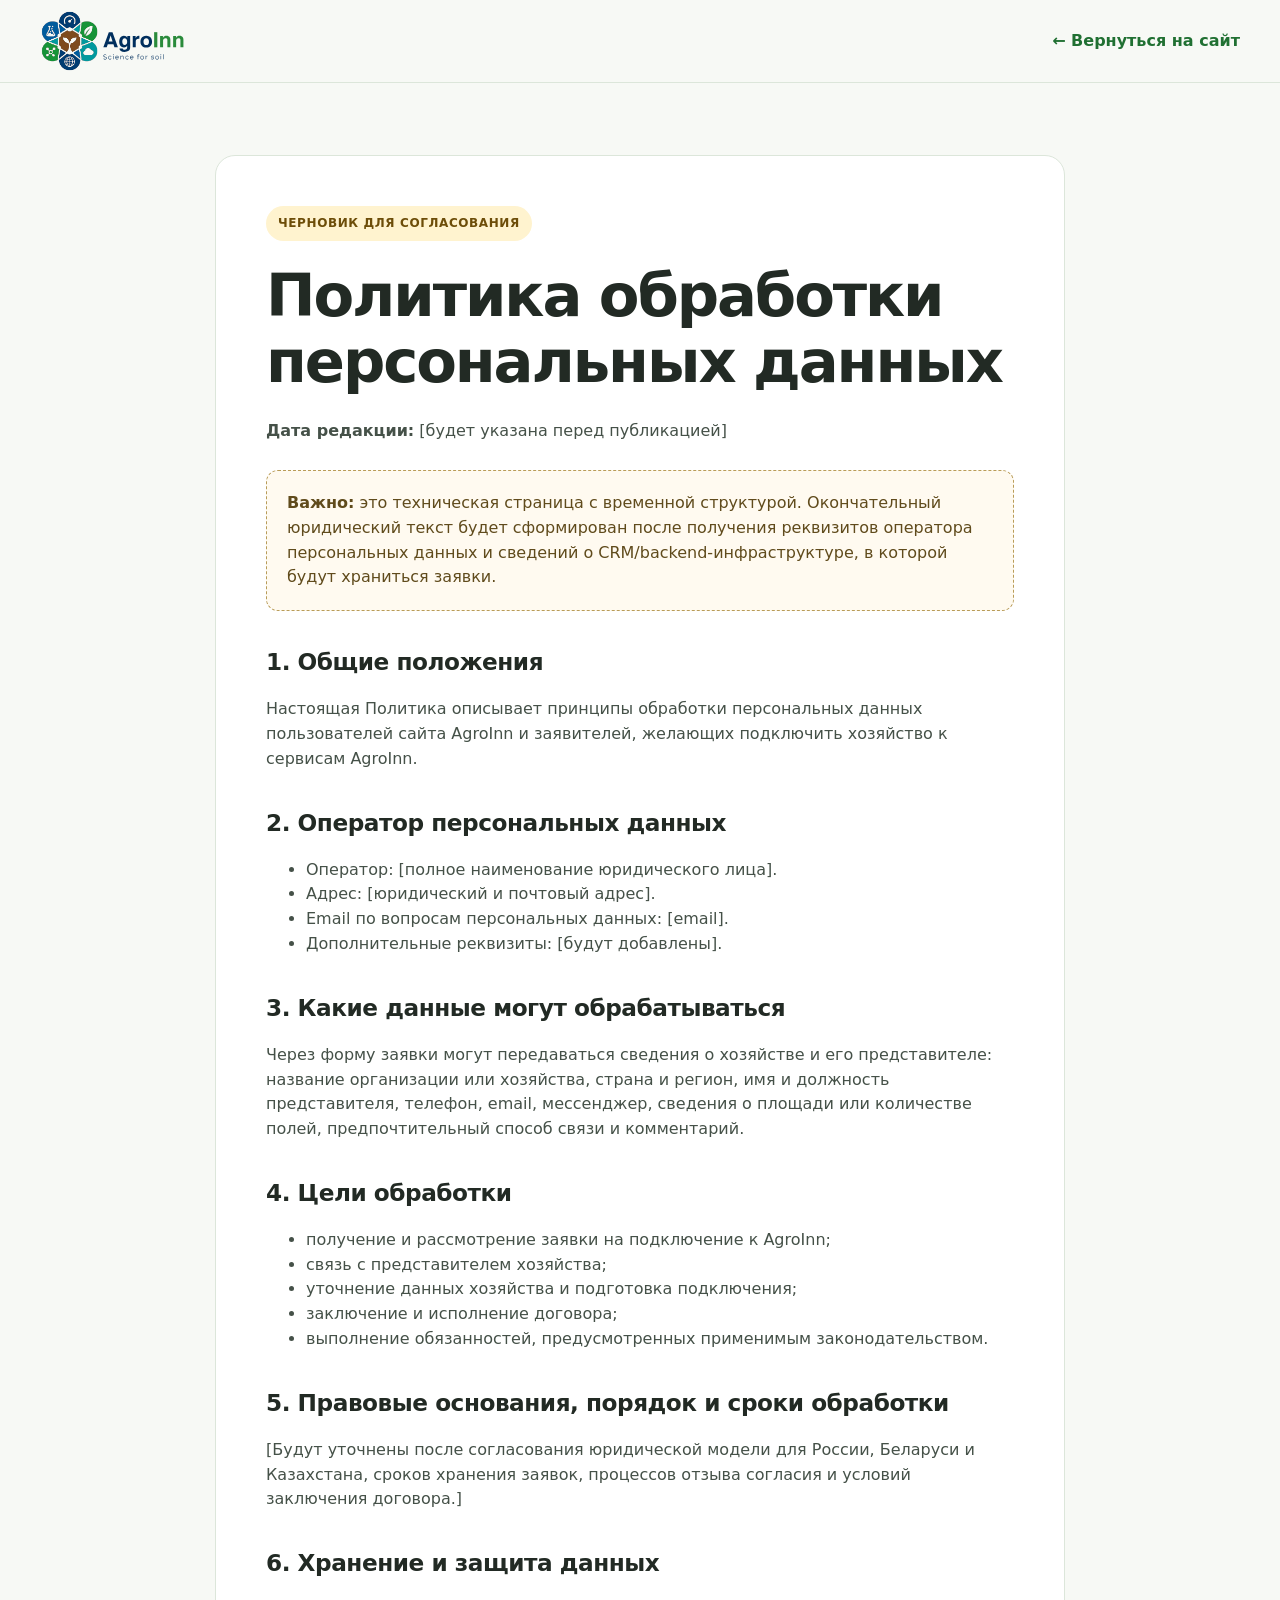
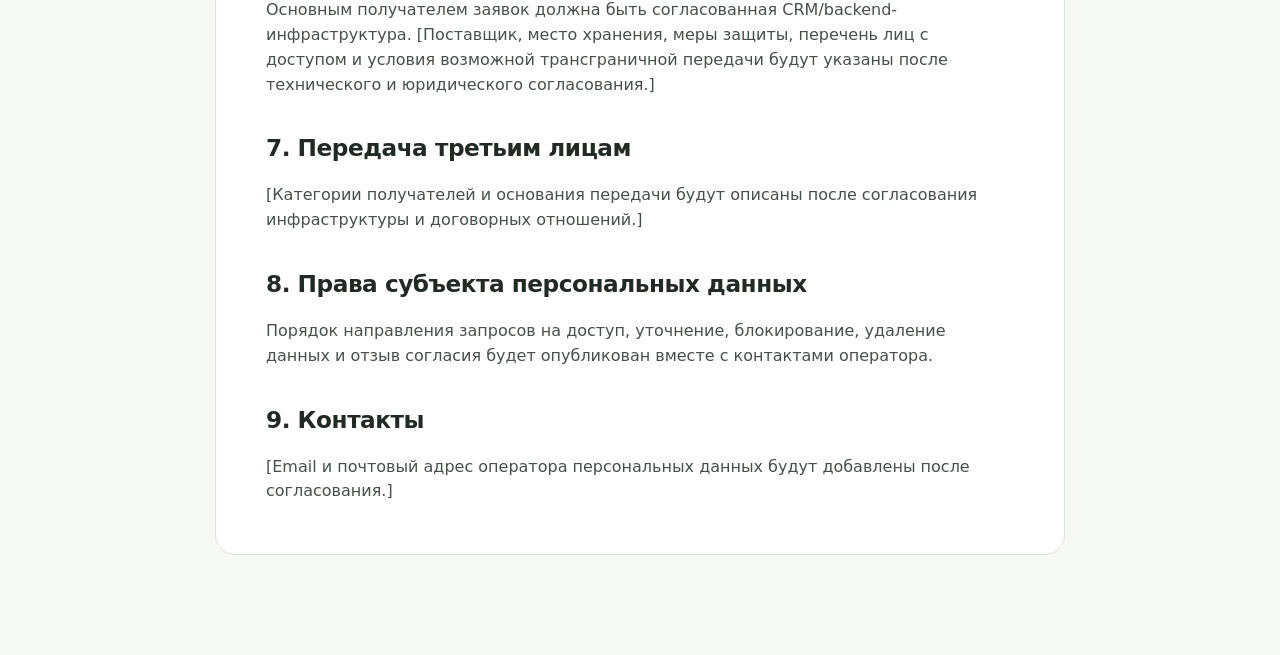
==== privacy/index.html @ 87498b91 "Redesign site for free AgroInn connection" ====
<!doctype html>
<html lang="ru">
<head>
  <meta charset="utf-8">
  <meta name="viewport" content="width=device-width, initial-scale=1">
  <title>Политика обработки персональных данных — AgroInn</title>
  <meta name="description" content="Политика обработки персональных данных AgroInn.">
  <meta name="theme-color" content="#f7f9f5">
  <link rel="icon" href="/assets/images/agroinn-logo.svg" type="image/svg+xml">
  <link rel="stylesheet" href="/assets/css/styles.css">
</head>
<body>
  <header class="legal-header">
    <div class="container header-inner">
      <a class="brand" href="/" aria-label="AgroInn — на главную"><img src="/assets/images/agroinn-logo.svg" width="185" height="80" alt="AgroInn"></a>
      <a class="legal-back" href="/">← Вернуться на сайт</a>
    </div>
  </header>

  <main class="legal-page">
    <article class="container legal-document">
      <span class="draft-badge">Черновик для согласования</span>
      <h1>Политика обработки персональных данных</h1>
      <p><strong>Дата редакции:</strong> [будет указана перед публикацией]</p>

      <div class="placeholder-box"><strong>Важно:</strong> это техническая страница с временной структурой. Окончательный юридический текст будет сформирован после получения реквизитов оператора персональных данных и сведений о CRM/backend-инфраструктуре, в которой будут храниться заявки.</div>

      <h2>1. Общие положения</h2>
      <p>Настоящая Политика описывает принципы обработки персональных данных пользователей сайта AgroInn и заявителей, желающих подключить хозяйство к сервисам AgroInn.</p>

      <h2>2. Оператор персональных данных</h2>
      <ul>
        <li>Оператор: [полное наименование юридического лица].</li>
        <li>Адрес: [юридический и почтовый адрес].</li>
        <li>Email по вопросам персональных данных: [email].</li>
        <li>Дополнительные реквизиты: [будут добавлены].</li>
      </ul>

      <h2>3. Какие данные могут обрабатываться</h2>
      <p>Через форму заявки могут передаваться сведения о хозяйстве и его представителе: название организации или хозяйства, страна и регион, имя и должность представителя, телефон, email, мессенджер, сведения о площади или количестве полей, предпочтительный способ связи и комментарий.</p>

      <h2>4. Цели обработки</h2>
      <ul>
        <li>получение и рассмотрение заявки на подключение к AgroInn;</li>
        <li>связь с представителем хозяйства;</li>
        <li>уточнение данных хозяйства и подготовка подключения;</li>
        <li>заключение и исполнение договора;</li>
        <li>выполнение обязанностей, предусмотренных применимым законодательством.</li>
      </ul>

      <h2>5. Правовые основания, порядок и сроки обработки</h2>
      <p>[Будут уточнены после согласования юридической модели для России, Беларуси и Казахстана, сроков хранения заявок, процессов отзыва согласия и условий заключения договора.]</p>

      <h2>6. Хранение и защита данных</h2>
      <p>Основным получателем заявок должна быть согласованная CRM/backend-инфраструктура. [Поставщик, место хранения, меры защиты, перечень лиц с доступом и условия возможной трансграничной передачи будут указаны после технического и юридического согласования.]</p>

      <h2>7. Передача третьим лицам</h2>
      <p>[Категории получателей и основания передачи будут описаны после согласования инфраструктуры и договорных отношений.]</p>

      <h2>8. Права субъекта персональных данных</h2>
      <p>Порядок направления запросов на доступ, уточнение, блокирование, удаление данных и отзыв согласия будет опубликован вместе с контактами оператора.</p>

      <h2>9. Контакты</h2>
      <p>[Email и почтовый адрес оператора персональных данных будут добавлены после согласования.]</p>
    </article>
  </main>
</body>
</html>
---- assets/css/styles.css ----
:root {
  --bg: #f7f9f5;
  --surface: #ffffff;
  --surface-soft: #eef5eb;
  --surface-violet: #f5f1fb;
  --text: #222a24;
  --muted: #657068;
  --green: #2f9142;
  --green-dark: #207032;
  --green-deep: #165525;
  --navy: #123c68;
  --violet: #60439a;
  --border: #dce6da;
  --border-strong: #c8d8c5;
  --shadow: 0 18px 48px rgba(42, 65, 43, 0.09);
  --radius-lg: 28px;
  --radius-md: 20px;
  --radius-sm: 12px;
  --container: 1200px;
}

*,
*::before,
*::after {
  box-sizing: border-box;
}

html {
  scroll-behavior: smooth;
  scroll-padding-top: 98px;
}

body {
  margin: 0;
  color: var(--text);
  background: var(--bg);
  font-family: Inter, ui-sans-serif, system-ui, -apple-system, BlinkMacSystemFont, "Segoe UI", sans-serif;
  font-size: 16px;
  line-height: 1.55;
  text-rendering: optimizeLegibility;
}

body.menu-open {
  overflow: hidden;
}

img {
  display: block;
  max-width: 100%;
}

a {
  color: inherit;
}

button,
input,
select,
textarea {
  font: inherit;
}

button,
summary,
a {
  -webkit-tap-highlight-color: transparent;
}

:focus-visible {
  outline: 3px solid rgba(47, 145, 66, 0.35);
  outline-offset: 3px;
}

.container {
  width: min(calc(100% - 40px), var(--container));
  margin-inline: auto;
}

.visually-hidden {
  position: absolute;
  width: 1px;
  height: 1px;
  padding: 0;
  margin: -1px;
  overflow: hidden;
  clip: rect(0, 0, 0, 0);
  white-space: nowrap;
  border: 0;
}

.skip-link {
  position: fixed;
  z-index: 1000;
  top: 12px;
  left: 12px;
  padding: 10px 16px;
  border-radius: 8px;
  color: #fff;
  background: var(--green-deep);
  transform: translateY(-160%);
}

.skip-link:focus {
  transform: translateY(0);
}

h1,
h2,
h3,
p {
  margin-top: 0;
}

h1,
h2,
h3 {
  color: var(--text);
  line-height: 1.12;
  letter-spacing: -0.035em;
}

h1 {
  max-width: 760px;
  margin-bottom: 24px;
  font-size: clamp(2.8rem, 6vw, 5.2rem);
}

h2 {
  margin-bottom: 22px;
  font-size: clamp(2rem, 4vw, 3.5rem);
}

h3 {
  margin-bottom: 12px;
  font-size: 1.35rem;
}

p:last-child {
  margin-bottom: 0;
}

.eyebrow {
  margin-bottom: 14px;
  color: var(--green-dark);
  font-size: 0.82rem;
  font-weight: 800;
  letter-spacing: 0.11em;
  text-transform: uppercase;
}

.section {
  padding: 108px 0;
}

.section-soft {
  background: var(--surface-soft);
}

.section-heading {
  max-width: 780px;
  margin-bottom: 48px;
}

.section-heading > p:last-child,
.large-copy {
  color: var(--muted);
  font-size: 1.16rem;
}

.caption {
  color: var(--muted);
  font-size: 0.85rem;
}

.note {
  padding: 15px 17px;
  border-left: 3px solid var(--green);
  border-radius: 0 10px 10px 0;
  color: #455248;
  background: rgba(255, 255, 255, 0.65);
  font-size: 0.92rem;
}

.button {
  display: inline-flex;
  align-items: center;
  justify-content: center;
  min-height: 52px;
  padding: 13px 23px;
  border: 1px solid var(--green);
  border-radius: 12px;
  color: #fff;
  background: var(--green);
  box-shadow: 0 8px 22px rgba(47, 145, 66, 0.19);
  font-weight: 750;
  line-height: 1.2;
  text-decoration: none;
  cursor: pointer;
  transition: background 160ms ease, border-color 160ms ease, transform 160ms ease;
}

.button:hover {
  border-color: var(--green-dark);
  background: var(--green-dark);
  transform: translateY(-1px);
}

.button-small {
  min-height: 42px;
  padding: 10px 16px;
  border-radius: 10px;
  font-size: 0.9rem;
}

.text-link {
  color: var(--green-dark);
  font-weight: 750;
  text-decoration: none;
}

.text-link:hover {
  text-decoration: underline;
}

/* Header */
.site-header {
  position: sticky;
  z-index: 100;
  top: 0;
  border-bottom: 1px solid rgba(220, 230, 218, 0.85);
  background: rgba(247, 249, 245, 0.9);
  backdrop-filter: blur(16px);
}

.header-inner {
  display: flex;
  align-items: center;
  min-height: 82px;
  gap: 26px;
}

.brand {
  flex: none;
  width: 145px;
}

.brand img,
.site-footer img {
  width: 100%;
  height: auto;
}

.site-nav {
  display: flex;
  align-items: center;
  justify-content: center;
  flex: 1;
  gap: 25px;
}

.site-nav a {
  color: #435047;
  font-size: 0.91rem;
  font-weight: 680;
  text-decoration: none;
}

.site-nav a:hover {
  color: var(--green-dark);
}

.menu-button {
  display: none;
  width: 45px;
  height: 45px;
  padding: 11px;
  border: 1px solid var(--border);
  border-radius: 10px;
  background: #fff;
  cursor: pointer;
}

.menu-button > span:not(.visually-hidden) {
  display: block;
  height: 2px;
  margin: 4px 0;
  border-radius: 2px;
  background: var(--text);
}

/* Hero */
.hero {
  position: relative;
  overflow: hidden;
  padding: 78px 0 100px;
}

.hero::before {
  position: absolute;
  z-index: -1;
  top: -360px;
  right: -340px;
  width: 780px;
  height: 780px;
  border-radius: 50%;
  background: radial-gradient(circle, rgba(94, 167, 79, 0.19), rgba(94, 167, 79, 0));
  content: "";
}

.hero-grid {
  display: grid;
  grid-template-columns: minmax(0, 1.04fr) minmax(430px, 0.96fr);
  align-items: center;
  gap: 70px;
}

.hero-lead {
  margin-bottom: 18px;
  font-size: clamp(1.15rem, 2vw, 1.38rem);
  font-weight: 650;
}

.hero-copy > p:not(.eyebrow, .hero-lead, .note) {
  color: var(--muted);
  font-size: 1.08rem;
}

.hero-actions {
  display: flex;
  align-items: center;
  margin: 30px 0 28px;
  gap: 22px;
}

.image-frame {
  overflow: hidden;
  border: 1px solid var(--border);
  border-radius: var(--radius-lg);
  background: #fff;
  box-shadow: var(--shadow);
}

.hero-image {
  transform: rotate(1deg);
}

.hero-image img {
  width: 100%;
  aspect-ratio: 16 / 10;
  object-fit: cover;
}

.status-panel {
  position: relative;
  z-index: 2;
  display: grid;
  margin: -40px 24px 0;
  padding: 20px;
  border: 1px solid var(--border);
  border-radius: 18px;
  background: rgba(255, 255, 255, 0.97);
  box-shadow: 0 16px 35px rgba(36, 58, 37, 0.14);
  gap: 14px;
}

.status-panel > div + div {
  padding-top: 14px;
  border-top: 1px solid var(--border);
}

.status-label {
  display: inline-block;
  margin-bottom: 5px;
  color: var(--green-dark);
  font-size: 0.75rem;
  font-weight: 800;
  letter-spacing: 0.08em;
  text-transform: uppercase;
}

.status-label-future {
  color: var(--violet);
}

.status-panel p {
  margin: 0;
  color: #455248;
  font-size: 0.86rem;
  font-weight: 620;
}

/* Product cards */
.product-grid {
  display: grid;
  grid-template-columns: repeat(3, minmax(0, 1fr));
  gap: 22px;
}

.product-card {
  overflow: hidden;
  border: 1px solid var(--border);
  border-radius: var(--radius-md);
  background: var(--surface);
  box-shadow: 0 12px 35px rgba(39, 63, 40, 0.06);
}

.product-card-agent {
  border-color: #d8ccec;
  box-shadow: 0 14px 38px rgba(96, 67, 154, 0.1);
}

.product-image {
  position: relative;
  overflow: hidden;
  aspect-ratio: 16 / 10;
  border-bottom: 1px solid var(--border);
  background: #f0f3ed;
}

.product-image img {
  width: 100%;
  height: 100%;
  object-fit: cover;
}

.product-card:first-child .product-image img {
  object-position: left center;
}

.image-badge {
  position: absolute;
  top: 14px;
  right: 14px;
  padding: 7px 10px;
  border-radius: 999px;
  color: #fff;
  background: var(--violet);
  font-size: 0.72rem;
  font-weight: 800;
}

.product-content {
  padding: 25px;
}

.step-number {
  display: inline-flex;
  align-items: center;
  justify-content: center;
  width: 37px;
  height: 29px;
  margin-bottom: 22px;
  border-radius: 999px;
  color: var(--green-dark);
  background: var(--surface-soft);
  font-size: 0.76rem;
  font-weight: 800;
}

.product-card-agent .step-number {
  color: var(--violet);
  background: var(--surface-violet);
}

.product-content p {
  color: var(--muted);
}

/* Field sequence */
.visual-steps {
  display: grid;
  grid-template-columns: repeat(3, minmax(0, 1fr));
  gap: 22px;
}

.visual-step {
  margin: 0;
}

.visual-step-image {
  position: relative;
  overflow: hidden;
  border: 1px solid var(--border-strong);
  border-radius: 18px;
  background: #fff;
}

.visual-step:not(:last-child) .visual-step-image::after {
  position: absolute;
  z-index: 2;
  top: 50%;
  right: -13px;
  display: grid;
  width: 32px;
  height: 32px;
  border: 1px solid var(--border);
  border-radius: 50%;
  place-items: center;
  color: var(--green-dark);
  background: #fff;
  content: "→";
  font-weight: 800;
  transform: translateY(-50%);
}

.visual-step-image img {
  width: 100%;
  aspect-ratio: 16 / 9;
  object-fit: cover;
}

.visual-step figcaption {
  display: grid;
  grid-template-columns: 31px 1fr;
  margin-top: 17px;
  column-gap: 10px;
}

.visual-step figcaption > span {
  grid-row: 1 / 3;
  display: grid;
  width: 31px;
  height: 31px;
  border-radius: 50%;
  place-items: center;
  color: #fff;
  background: var(--green);
  font-size: 0.8rem;
  font-weight: 800;
}

.visual-step figcaption strong {
  font-size: 1.05rem;
}

.visual-step figcaption small {
  color: var(--muted);
}

/* Agent */
.agent-section {
  background: linear-gradient(135deg, #fbf9fe 0%, #f7f9f5 55%, #edf5eb 100%);
}

.agent-grid {
  display: grid;
  grid-template-columns: 1.05fr 0.95fr;
  align-items: center;
  gap: 82px;
}

.agent-flow {
  padding: 28px;
  border: 1px solid #ddd2ee;
  border-radius: var(--radius-lg);
  background: rgba(255, 255, 255, 0.86);
  box-shadow: var(--shadow);
}

.flow-card {
  display: flex;
  align-items: center;
  min-height: 66px;
  padding: 14px 18px;
  border: 1px solid var(--border);
  border-radius: 14px;
  color: #39463c;
  background: #fff;
  gap: 15px;
}

.flow-card span {
  color: var(--green-dark);
  font-size: 0.75rem;
  font-weight: 850;
}

.flow-card-agent {
  border-color: #cbb9e8;
  color: #452f73;
  background: var(--surface-violet);
}

.flow-card-agent span {
  color: var(--violet);
}

.flow-arrow {
  height: 29px;
  color: var(--green-dark);
  font-size: 1.25rem;
  font-weight: 800;
  line-height: 29px;
  text-align: center;
}

/* Audience and process */
.eligibility-grid,
.free-grid,
.extra-grid {
  display: grid;
  grid-template-columns: 1fr 1fr;
  align-items: center;
  gap: 80px;
}

.country-list {
  display: grid;
  grid-template-columns: repeat(3, 1fr);
  gap: 12px;
}

.country-list span {
  padding: 22px 14px;
  border: 1px solid var(--border-strong);
  border-radius: 16px;
  background: rgba(255, 255, 255, 0.7);
  font-weight: 750;
  text-align: center;
}

.process-list {
  display: grid;
  grid-template-columns: repeat(3, minmax(0, 1fr));
  margin: 0;
  padding: 0;
  gap: 18px;
  list-style: none;
}

.process-list li {
  display: flex;
  min-height: 210px;
  padding: 24px;
  border: 1px solid var(--border);
  border-radius: 18px;
  background: #fff;
  gap: 16px;
}

.process-list li > span {
  flex: none;
  display: grid;
  width: 35px;
  height: 35px;
  border-radius: 50%;
  place-items: center;
  color: #fff;
  background: var(--green);
  font-size: 0.8rem;
  font-weight: 800;
}

.process-list p {
  color: var(--muted);
}

/* Agreement and timeline */
.agreement-section {
  padding-top: 10px;
}

.agreement-card {
  display: grid;
  grid-template-columns: 0.8fr 1.2fr;
  padding: 50px;
  border: 1px solid var(--border-strong);
  border-radius: var(--radius-lg);
  background: var(--surface-soft);
  gap: 70px;
}

.agreement-copy > p {
  font-size: 1.05rem;
}

.agreement-highlight {
  padding: 17px 19px;
  border-radius: 12px;
  color: var(--green-deep);
  background: #fff;
  font-weight: 780;
}

.timeline-grid {
  display: grid;
  grid-template-columns: repeat(2, minmax(0, 1fr));
  gap: 22px;
}

.timeline-grid article {
  padding: 32px;
  border: 1px solid var(--border-strong);
  border-radius: var(--radius-md);
  background: rgba(255, 255, 255, 0.82);
}

.timeline-badge {
  display: inline-flex;
  margin-bottom: 23px;
  padding: 7px 11px;
  border-radius: 999px;
  color: var(--green-dark);
  background: #e4f1e2;
  font-size: 0.75rem;
  font-weight: 850;
  letter-spacing: 0.05em;
  text-transform: uppercase;
}

.timeline-badge-future {
  color: var(--violet);
  background: #eee7f8;
}

.check-list {
  margin: 0;
  padding: 0;
  list-style: none;
}

.check-list li {
  position: relative;
  margin: 10px 0;
  padding-left: 26px;
}

.check-list li::before {
  position: absolute;
  top: 0.16em;
  left: 0;
  color: var(--green-dark);
  content: "✓";
  font-weight: 900;
}

.free-card {
  padding: 32px;
  border: 1px solid var(--border-strong);
  border-radius: var(--radius-md);
  background: #fff;
  box-shadow: var(--shadow);
}

.feature-tags {
  display: flex;
  flex-wrap: wrap;
  margin: 0;
  padding: 0;
  gap: 12px;
  list-style: none;
}

.feature-tags li {
  padding: 13px 16px;
  border: 1px solid var(--border-strong);
  border-radius: 999px;
  background: #fff;
  font-weight: 700;
}

/* FAQ */
.faq-grid {
  display: grid;
  grid-template-columns: 0.7fr 1.3fr;
  align-items: start;
  gap: 80px;
}

.faq-list {
  border-top: 1px solid var(--border-strong);
}

.faq-list details {
  border-bottom: 1px solid var(--border-strong);
}

.faq-list summary {
  position: relative;
  padding: 23px 48px 23px 0;
  font-size: 1.07rem;
  font-weight: 750;
  cursor: pointer;
  list-style: none;
}

.faq-list summary::-webkit-details-marker {
  display: none;
}

.faq-list summary::after {
  position: absolute;
  top: 19px;
  right: 0;
  display: grid;
  width: 32px;
  height: 32px;
  border: 1px solid var(--border);
  border-radius: 50%;
  place-items: center;
  color: var(--green-dark);
  content: "+";
}

.faq-list details[open] summary::after {
  content: "−";
}

.faq-list details p {
  max-width: 710px;
  padding: 0 48px 23px 0;
  color: var(--muted);
}

/* Application */
.application-section {
  background: #e9f2e6;
}

.application-grid {
  display: grid;
  grid-template-columns: 0.72fr 1.28fr;
  align-items: start;
  gap: 70px;
}

.application-copy {
  position: sticky;
  top: 120px;
}

.application-notice {
  margin-top: 30px;
  padding: 19px;
  border: 1px solid var(--border-strong);
  border-radius: 14px;
  background: rgba(255, 255, 255, 0.7);
}

.application-notice strong {
  color: var(--green-dark);
}

.application-notice p {
  margin: 5px 0 0;
  color: var(--muted);
  font-size: 0.92rem;
}

.application-form {
  padding: 36px;
  border: 1px solid var(--border-strong);
  border-radius: var(--radius-lg);
  background: #fff;
  box-shadow: var(--shadow);
}

.form-row {
  display: grid;
  grid-template-columns: repeat(2, minmax(0, 1fr));
  gap: 16px;
}

.application-form label:not(.checkbox-label) {
  display: block;
  margin-bottom: 18px;
  color: #364139;
  font-size: 0.89rem;
  font-weight: 720;
}

input,
select,
textarea {
  width: 100%;
  margin-top: 7px;
  padding: 12px 13px;
  border: 1px solid #cbd8c8;
  border-radius: 10px;
  color: var(--text);
  background: #fff;
}

input,
select {
  min-height: 48px;
}

textarea {
  resize: vertical;
}

input:focus,
select:focus,
textarea:focus {
  border-color: var(--green);
  outline: 3px solid rgba(47, 145, 66, 0.12);
}

.checkbox-label {
  display: flex;
  align-items: flex-start;
  margin: 4px 0 10px;
  gap: 10px;
  font-size: 0.9rem;
}

.checkbox-label input {
  flex: none;
  width: 19px;
  height: 19px;
  min-height: 0;
  margin: 3px 0 0;
  accent-color: var(--green);
}

.checkbox-label a,
.form-legal a {
  color: var(--green-dark);
  font-weight: 700;
}

.form-legal {
  color: var(--muted);
  font-size: 0.82rem;
}

.form-submit {
  width: 100%;
  margin-top: 10px;
}

.form-status {
  margin: 16px 0 0;
  padding: 14px;
  border-radius: 10px;
  color: #4d386f;
  background: var(--surface-violet);
  font-size: 0.88rem;
  font-weight: 650;
}

/* Footer and legal pages */
.site-footer {
  padding: 64px 0 25px;
  border-top: 1px solid var(--border);
  background: #f2f5f0;
}

.footer-grid {
  display: grid;
  grid-template-columns: 1fr 1fr 1fr;
  gap: 70px;
}

.footer-grid > div:first-child img {
  width: 160px;
  margin-bottom: 19px;
}

.footer-grid h2 {
  margin-bottom: 16px;
  font-size: 1rem;
  letter-spacing: 0;
}

.footer-grid p,
.footer-grid a {
  display: block;
  margin-bottom: 10px;
  color: var(--muted);
  font-size: 0.87rem;
}

.footer-grid a:hover {
  color: var(--green-dark);
}

.footer-bottom {
  display: flex;
  justify-content: space-between;
  margin-top: 50px;
  padding-top: 20px;
  border-top: 1px solid var(--border);
  color: var(--muted);
  font-size: 0.82rem;
}

.legal-header {
  border-bottom: 1px solid var(--border);
  background: var(--bg);
}

.legal-header .header-inner {
  justify-content: space-between;
}

.legal-back {
  color: var(--green-dark);
  font-weight: 700;
  text-decoration: none;
}

.legal-page {
  min-height: 70vh;
  padding: 72px 0 100px;
}

.legal-document {
  max-width: 850px;
  margin-inline: auto;
  padding: 50px;
  border: 1px solid var(--border);
  border-radius: var(--radius-md);
  background: #fff;
}

.legal-document h1 {
  font-size: clamp(2.1rem, 5vw, 3.7rem);
}

.legal-document h2 {
  margin-top: 38px;
  font-size: 1.45rem;
  letter-spacing: -0.02em;
}

.legal-document li,
.legal-document p {
  color: #455148;
}

.draft-badge {
  display: inline-flex;
  margin-bottom: 22px;
  padding: 8px 12px;
  border-radius: 999px;
  color: #6d4d09;
  background: #fff3cf;
  font-size: 0.75rem;
  font-weight: 850;
  letter-spacing: 0.05em;
  text-transform: uppercase;
}

.placeholder-box {
  margin: 26px 0;
  padding: 20px;
  border: 1px dashed #b99c58;
  border-radius: 12px;
  color: #604b1c;
  background: #fffaf0;
}

@media (max-width: 1080px) {
  .site-nav {
    gap: 14px;
  }

  .site-nav a {
    font-size: 0.83rem;
  }

  .hero-grid {
    grid-template-columns: 1fr 0.9fr;
    gap: 42px;
  }

  .process-list {
    grid-template-columns: repeat(2, minmax(0, 1fr));
  }
}

@media (max-width: 900px) {
  .header-inner {
    min-height: 72px;
  }

  .brand {
    width: 126px;
  }

  .menu-button {
    display: block;
    margin-left: auto;
  }

  .header-cta {
    display: none;
  }

  .site-nav {
    position: fixed;
    top: 72px;
    right: 0;
    left: 0;
    display: none;
    align-items: stretch;
    padding: 17px 20px 28px;
    border-bottom: 1px solid var(--border);
    background: rgba(247, 249, 245, 0.98);
    box-shadow: 0 18px 30px rgba(42, 65, 43, 0.1);
  }

  .site-nav.is-open {
    display: grid;
  }

  .site-nav a {
    padding: 11px 6px;
    font-size: 1rem;
  }

  .hero-grid,
  .agent-grid,
  .eligibility-grid,
  .free-grid,
  .extra-grid,
  .agreement-card,
  .faq-grid,
  .application-grid {
    grid-template-columns: 1fr;
  }

  .hero-grid {
    gap: 50px;
  }

  .hero-copy {
    max-width: 760px;
  }

  .hero-visual {
    max-width: 680px;
  }

  .product-grid,
  .visual-steps {
    grid-template-columns: 1fr;
  }

  .product-card {
    display: grid;
    grid-template-columns: 0.9fr 1.1fr;
  }

  .product-image {
    height: 100%;
    border-right: 1px solid var(--border);
    border-bottom: 0;
  }

  .visual-step:not(:last-child) .visual-step-image::after {
    top: auto;
    right: 50%;
    bottom: -16px;
    content: "↓";
    transform: translateX(50%);
  }

  .agent-grid,
  .eligibility-grid,
  .free-grid,
  .extra-grid,
  .agreement-card,
  .faq-grid,
  .application-grid {
    gap: 45px;
  }

  .application-copy {
    position: static;
  }

  .footer-grid {
    grid-template-columns: 1.2fr 1fr;
  }
}

@media (max-width: 640px) {
  .container {
    width: min(calc(100% - 28px), var(--container));
  }

  .section {
    padding: 76px 0;
  }

  .hero {
    padding: 54px 0 76px;
  }

  h1 {
    font-size: clamp(2.45rem, 12vw, 3.75rem);
  }

  h2 {
    font-size: clamp(1.9rem, 9vw, 2.7rem);
  }

  .hero-actions {
    align-items: flex-start;
    flex-direction: column;
  }

  .status-panel {
    margin: -24px 10px 0;
  }

  .product-card {
    display: block;
  }

  .product-image {
    border-right: 0;
    border-bottom: 1px solid var(--border);
  }

  .country-list,
  .process-list,
  .timeline-grid,
  .form-row,
  .footer-grid {
    grid-template-columns: 1fr;
  }

  .process-list li {
    min-height: auto;
  }

  .agreement-card,
  .application-form,
  .legal-document {
    padding: 25px;
  }

  .footer-grid {
    gap: 34px;
  }

  .footer-bottom {
    align-items: flex-start;
    flex-direction: column;
    gap: 8px;
  }
}

@media (prefers-reduced-motion: reduce) {
  html {
    scroll-behavior: auto;
  }

  *,
  *::before,
  *::after {
    scroll-behavior: auto !important;
    transition-duration: 0.01ms !important;
  }
}
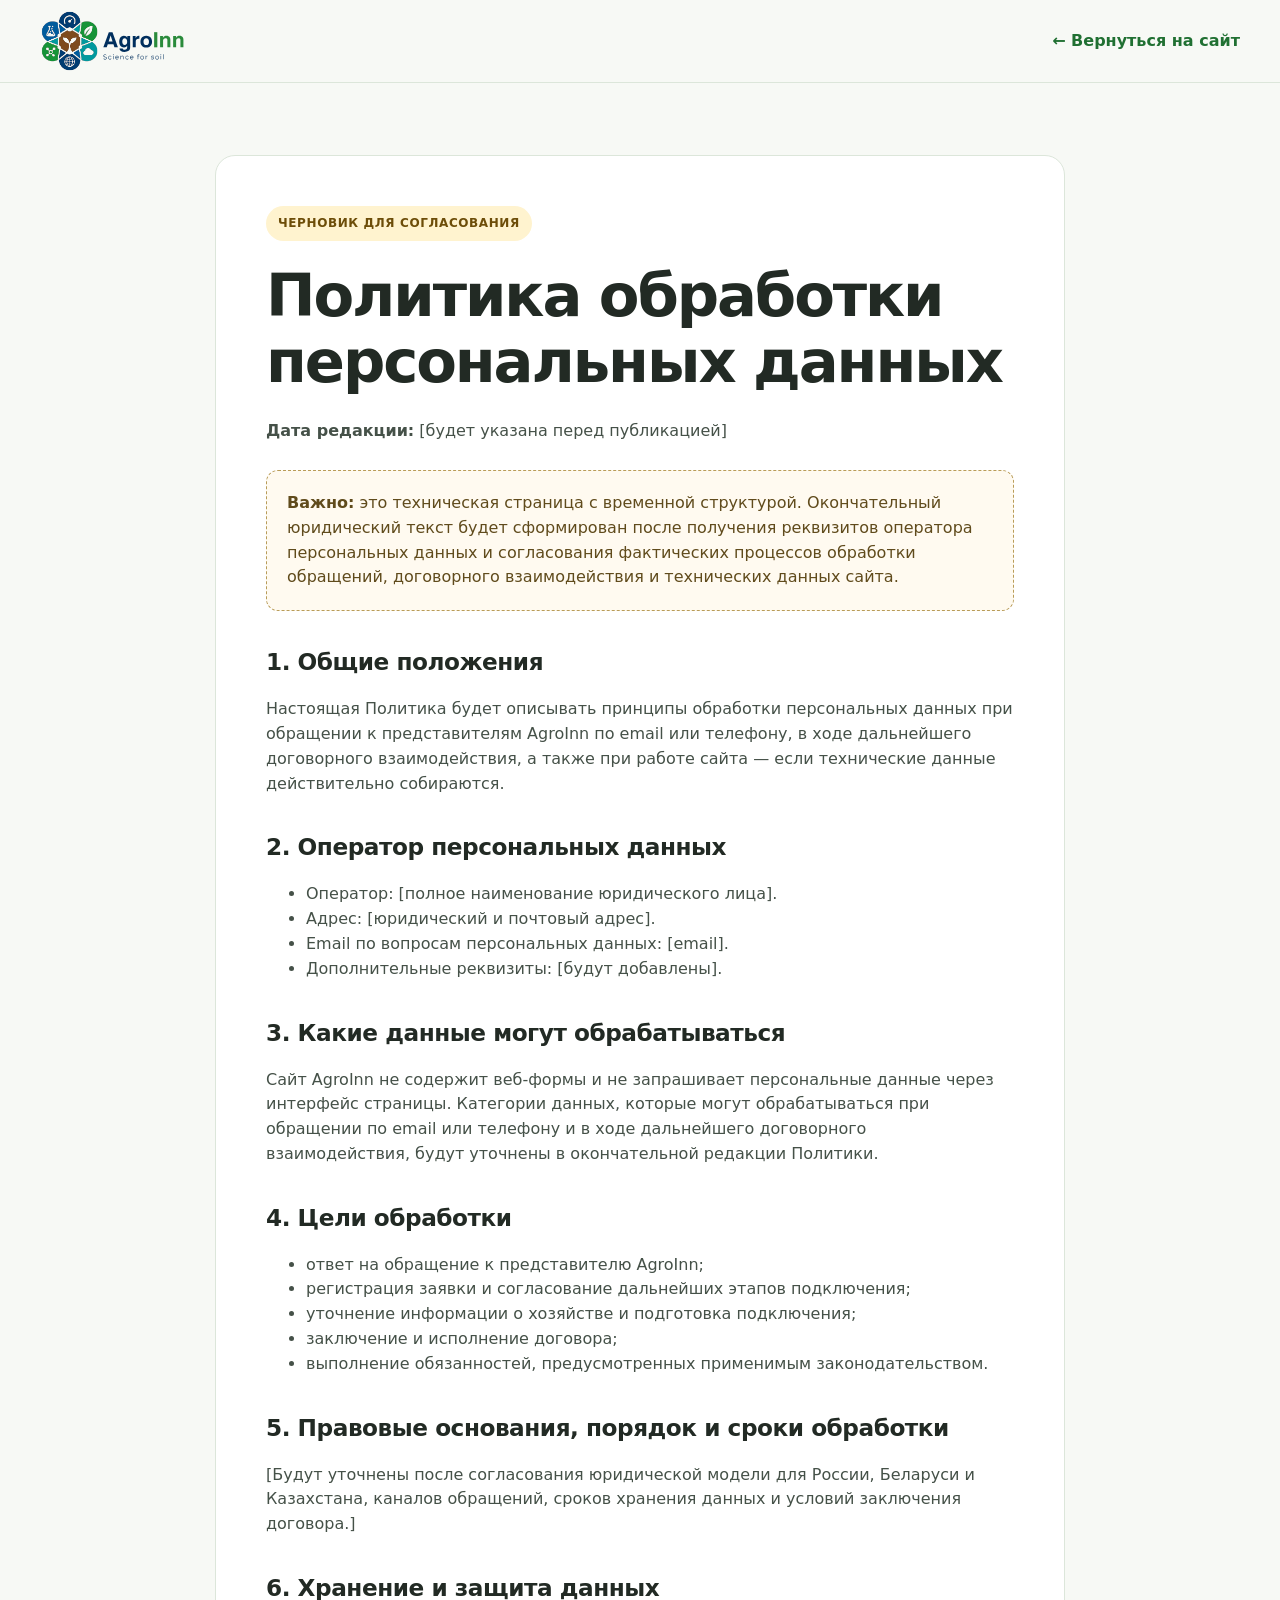
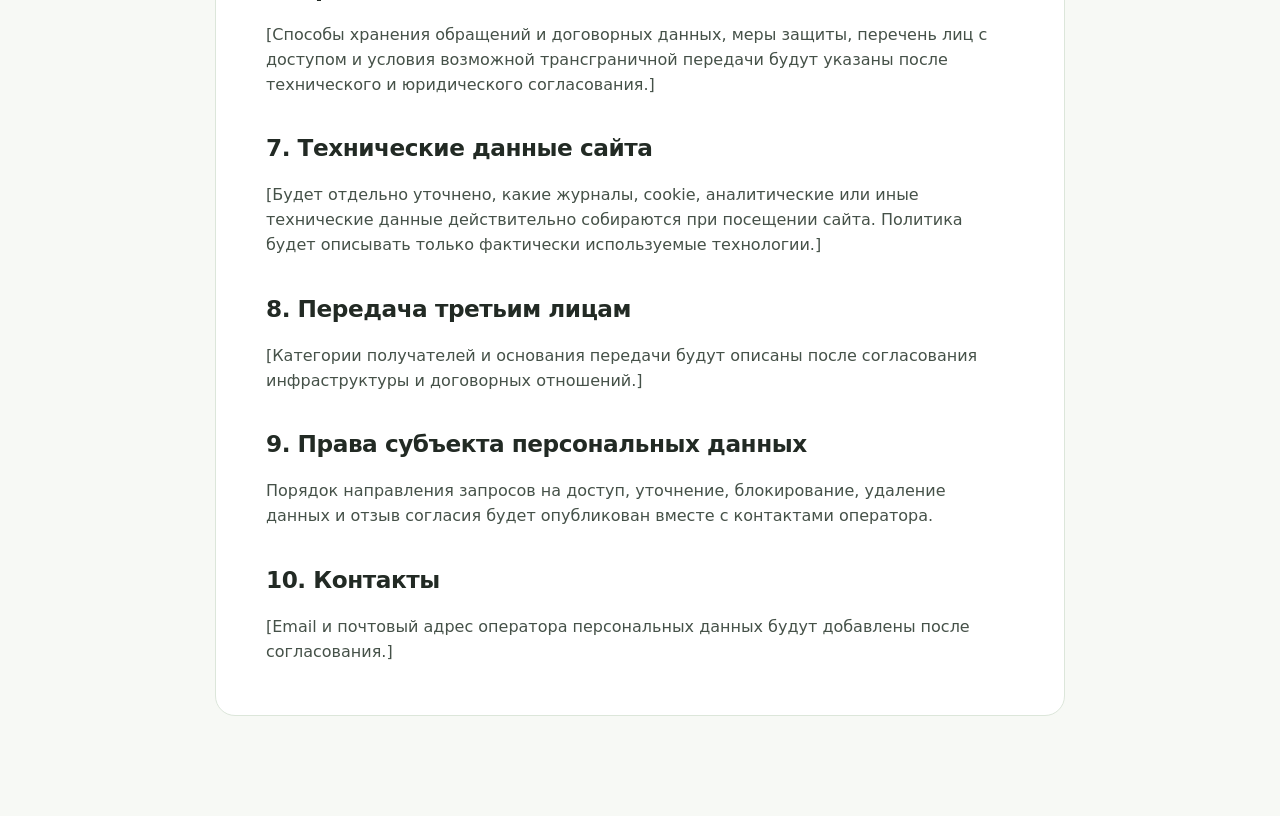
==== commit ac9127b4: "Replace application form with country contacts" ====
--- a/privacy/index.html
+++ b/privacy/index.html
@@ -23,10 +23,10 @@
       <h1>Политика обработки персональных данных</h1>
       <p><strong>Дата редакции:</strong> [будет указана перед публикацией]</p>
 
-      <div class="placeholder-box"><strong>Важно:</strong> это техническая страница с временной структурой. Окончательный юридический текст будет сформирован после получения реквизитов оператора персональных данных и сведений о CRM/backend-инфраструктуре, в которой будут храниться заявки.</div>
+      <div class="placeholder-box"><strong>Важно:</strong> это техническая страница с временной структурой. Окончательный юридический текст будет сформирован после получения реквизитов оператора персональных данных и согласования фактических процессов обработки обращений, договорного взаимодействия и технических данных сайта.</div>
 
       <h2>1. Общие положения</h2>
-      <p>Настоящая Политика описывает принципы обработки персональных данных пользователей сайта AgroInn и заявителей, желающих подключить хозяйство к сервисам AgroInn.</p>
+      <p>Настоящая Политика будет описывать принципы обработки персональных данных при обращении к представителям AgroInn по email или телефону, в ходе дальнейшего договорного взаимодействия, а также при работе сайта — если технические данные действительно собираются.</p>
 
       <h2>2. Оператор персональных данных</h2>
       <ul>
@@ -37,30 +37,33 @@
       </ul>
 
       <h2>3. Какие данные могут обрабатываться</h2>
-      <p>Через форму заявки могут передаваться сведения о хозяйстве и его представителе: название организации или хозяйства, страна и регион, имя и должность представителя, телефон, email, мессенджер, сведения о площади или количестве полей, предпочтительный способ связи и комментарий.</p>
+      <p>Сайт AgroInn не содержит веб-формы и не запрашивает персональные данные через интерфейс страницы. Категории данных, которые могут обрабатываться при обращении по email или телефону и в ходе дальнейшего договорного взаимодействия, будут уточнены в окончательной редакции Политики.</p>
 
       <h2>4. Цели обработки</h2>
       <ul>
-        <li>получение и рассмотрение заявки на подключение к AgroInn;</li>
-        <li>связь с представителем хозяйства;</li>
-        <li>уточнение данных хозяйства и подготовка подключения;</li>
+        <li>ответ на обращение к представителю AgroInn;</li>
+        <li>регистрация заявки и согласование дальнейших этапов подключения;</li>
+        <li>уточнение информации о хозяйстве и подготовка подключения;</li>
         <li>заключение и исполнение договора;</li>
         <li>выполнение обязанностей, предусмотренных применимым законодательством.</li>
       </ul>
 
       <h2>5. Правовые основания, порядок и сроки обработки</h2>
-      <p>[Будут уточнены после согласования юридической модели для России, Беларуси и Казахстана, сроков хранения заявок, процессов отзыва согласия и условий заключения договора.]</p>
+      <p>[Будут уточнены после согласования юридической модели для России, Беларуси и Казахстана, каналов обращений, сроков хранения данных и условий заключения договора.]</p>
 
       <h2>6. Хранение и защита данных</h2>
-      <p>Основным получателем заявок должна быть согласованная CRM/backend-инфраструктура. [Поставщик, место хранения, меры защиты, перечень лиц с доступом и условия возможной трансграничной передачи будут указаны после технического и юридического согласования.]</p>
+      <p>[Способы хранения обращений и договорных данных, меры защиты, перечень лиц с доступом и условия возможной трансграничной передачи будут указаны после технического и юридического согласования.]</p>
 
-      <h2>7. Передача третьим лицам</h2>
+      <h2>7. Технические данные сайта</h2>
+      <p>[Будет отдельно уточнено, какие журналы, cookie, аналитические или иные технические данные действительно собираются при посещении сайта. Политика будет описывать только фактически используемые технологии.]</p>
+
+      <h2>8. Передача третьим лицам</h2>
       <p>[Категории получателей и основания передачи будут описаны после согласования инфраструктуры и договорных отношений.]</p>
 
-      <h2>8. Права субъекта персональных данных</h2>
+      <h2>9. Права субъекта персональных данных</h2>
       <p>Порядок направления запросов на доступ, уточнение, блокирование, удаление данных и отзыв согласия будет опубликован вместе с контактами оператора.</p>
 
-      <h2>9. Контакты</h2>
+      <h2>10. Контакты</h2>
       <p>[Email и почтовый адрес оператора персональных данных будут добавлены после согласования.]</p>
     </article>
   </main>
--- a/assets/css/styles.css
+++ b/assets/css/styles.css
@@ -53,10 +53,7 @@
   color: inherit;
 }
 
-button,
-input,
-select,
-textarea {
+button {
   font: inherit;
 }
 
@@ -74,6 +71,19 @@
 .container {
   width: min(calc(100% - 40px), var(--container));
   margin-inline: auto;
+}
+
+.hero-grid > *,
+.product-grid > *,
+.visual-steps > *,
+.agent-grid > *,
+.eligibility-grid > *,
+.free-grid > *,
+.extra-grid > *,
+.agreement-card > *,
+.faq-grid > *,
+.contact-cards > * {
+  min-width: 0;
 }
 
 .visually-hidden {
@@ -341,12 +351,13 @@
 }
 
 .hero-image {
+  aspect-ratio: 16 / 10;
   transform: rotate(1deg);
 }
 
 .hero-image img {
   width: 100%;
-  aspect-ratio: 16 / 10;
+  height: 100%;
   object-fit: cover;
 }
 
@@ -480,6 +491,7 @@
 .visual-step-image {
   position: relative;
   overflow: hidden;
+  aspect-ratio: 16 / 9;
   border: 1px solid var(--border-strong);
   border-radius: 18px;
   background: #fff;
@@ -505,7 +517,7 @@
 
 .visual-step-image img {
   width: 100%;
-  aspect-ratio: 16 / 9;
+  height: 100%;
   object-fit: cover;
 }
 
@@ -674,6 +686,16 @@
   font-size: 1.05rem;
 }
 
+.agreement-list {
+  margin: 0 0 22px;
+  padding-left: 22px;
+  color: #455248;
+}
+
+.agreement-list li {
+  margin: 9px 0;
+}
+
 .agreement-highlight {
   padding: 17px 19px;
   border-radius: 12px;
@@ -693,6 +715,11 @@
   border: 1px solid var(--border-strong);
   border-radius: var(--radius-md);
   background: rgba(255, 255, 255, 0.82);
+}
+
+.timeline-note {
+  margin: 22px 0 0;
+  text-align: center;
 }
 
 .timeline-badge {
@@ -812,132 +839,90 @@
   color: var(--muted);
 }
 
-/* Application */
-.application-section {
+/* Contacts */
+.contact-section {
   background: #e9f2e6;
 }
 
-.application-grid {
-  display: grid;
-  grid-template-columns: 0.72fr 1.28fr;
-  align-items: start;
-  gap: 70px;
-}
-
-.application-copy {
-  position: sticky;
-  top: 120px;
-}
-
-.application-notice {
-  margin-top: 30px;
-  padding: 19px;
+.contact-heading {
+  max-width: 780px;
+  margin-bottom: 44px;
+}
+
+.contact-heading > p:last-child {
+  color: var(--muted);
+  font-size: 1.16rem;
+}
+
+.contact-cards {
+  display: grid;
+  grid-template-columns: repeat(3, minmax(0, 1fr));
+  gap: 22px;
+}
+
+.contact-card {
+  min-width: 0;
+  padding: 30px;
   border: 1px solid var(--border-strong);
-  border-radius: 14px;
-  background: rgba(255, 255, 255, 0.7);
-}
-
-.application-notice strong {
-  color: var(--green-dark);
-}
-
-.application-notice p {
-  margin: 5px 0 0;
-  color: var(--muted);
-  font-size: 0.92rem;
-}
-
-.application-form {
-  padding: 36px;
-  border: 1px solid var(--border-strong);
-  border-radius: var(--radius-lg);
+  border-radius: var(--radius-md);
   background: #fff;
   box-shadow: var(--shadow);
 }
 
-.form-row {
-  display: grid;
-  grid-template-columns: repeat(2, minmax(0, 1fr));
-  gap: 16px;
-}
-
-.application-form label:not(.checkbox-label) {
+.contact-card h3 {
+  margin-bottom: 24px;
+  font-size: 1.55rem;
+}
+
+.contact-method + .contact-method {
+  margin-top: 18px;
+}
+
+.contact-method span {
   display: block;
-  margin-bottom: 18px;
-  color: #364139;
-  font-size: 0.89rem;
-  font-weight: 720;
-}
-
-input,
-select,
-textarea {
-  width: 100%;
-  margin-top: 7px;
-  padding: 12px 13px;
-  border: 1px solid #cbd8c8;
+  margin-bottom: 6px;
+  color: var(--muted);
+  font-size: 0.76rem;
+  font-weight: 800;
+  letter-spacing: 0.08em;
+  text-transform: uppercase;
+}
+
+.contact-method a {
+  display: flex;
+  align-items: center;
+  min-height: 48px;
+  padding: 10px 12px;
+  border: 1px solid var(--border);
   border-radius: 10px;
-  color: var(--text);
-  background: #fff;
-}
-
-input,
-select {
-  min-height: 48px;
-}
-
-textarea {
-  resize: vertical;
-}
-
-input:focus,
-select:focus,
-textarea:focus {
+  color: var(--green-dark);
+  background: #f7faf6;
+  font-size: 1rem;
+  font-weight: 760;
+  line-height: 1.25;
+  text-decoration: underline;
+  text-decoration-color: rgba(32, 112, 50, 0.4);
+  text-underline-offset: 4px;
+  overflow-wrap: anywhere;
+  transition: border-color 160ms ease, background 160ms ease;
+}
+
+.contact-method a:hover {
   border-color: var(--green);
-  outline: 3px solid rgba(47, 145, 66, 0.12);
-}
-
-.checkbox-label {
-  display: flex;
-  align-items: flex-start;
-  margin: 4px 0 10px;
-  gap: 10px;
-  font-size: 0.9rem;
-}
-
-.checkbox-label input {
-  flex: none;
-  width: 19px;
-  height: 19px;
-  min-height: 0;
-  margin: 3px 0 0;
-  accent-color: var(--green);
-}
-
-.checkbox-label a,
-.form-legal a {
-  color: var(--green-dark);
-  font-weight: 700;
-}
-
-.form-legal {
-  color: var(--muted);
-  font-size: 0.82rem;
-}
-
-.form-submit {
-  width: 100%;
-  margin-top: 10px;
-}
-
-.form-status {
-  margin: 16px 0 0;
-  padding: 14px;
-  border-radius: 10px;
-  color: #4d386f;
-  background: var(--surface-violet);
-  font-size: 0.88rem;
-  font-weight: 650;
+  background: #edf6eb;
+}
+
+.contact-summary {
+  margin-top: 26px;
+  padding: 23px 25px;
+  border: 1px solid var(--border-strong);
+  border-radius: 16px;
+  background: rgba(255, 255, 255, 0.72);
+}
+
+.contact-summary p {
+  margin-bottom: 8px;
+  color: #455248;
 }
 
 /* Footer and legal pages */
@@ -1117,9 +1102,16 @@
   .free-grid,
   .extra-grid,
   .agreement-card,
-  .faq-grid,
-  .application-grid {
+  .faq-grid {
     grid-template-columns: 1fr;
+  }
+
+  .contact-cards {
+    grid-template-columns: repeat(2, minmax(0, 1fr));
+  }
+
+  .contact-card:last-child {
+    grid-column: 1 / -1;
   }
 
   .hero-grid {
@@ -1163,13 +1155,8 @@
   .free-grid,
   .extra-grid,
   .agreement-card,
-  .faq-grid,
-  .application-grid {
+  .faq-grid {
     gap: 45px;
-  }
-
-  .application-copy {
-    position: static;
   }
 
   .footer-grid {
@@ -1195,7 +1182,8 @@
   }
 
   h2 {
-    font-size: clamp(1.9rem, 9vw, 2.7rem);
+    overflow-wrap: anywhere;
+    font-size: clamp(1.75rem, 7.4vw, 2.35rem);
   }
 
   .hero-actions {
@@ -1212,6 +1200,8 @@
   }
 
   .product-image {
+    height: auto;
+    aspect-ratio: 16 / 10;
     border-right: 0;
     border-bottom: 1px solid var(--border);
   }
@@ -1219,17 +1209,21 @@
   .country-list,
   .process-list,
   .timeline-grid,
-  .form-row,
+  .contact-cards,
   .footer-grid {
     grid-template-columns: 1fr;
   }
 
+  .contact-card:last-child {
+    grid-column: auto;
+  }
+
   .process-list li {
     min-height: auto;
   }
 
   .agreement-card,
-  .application-form,
+  .contact-card,
   .legal-document {
     padding: 25px;
   }
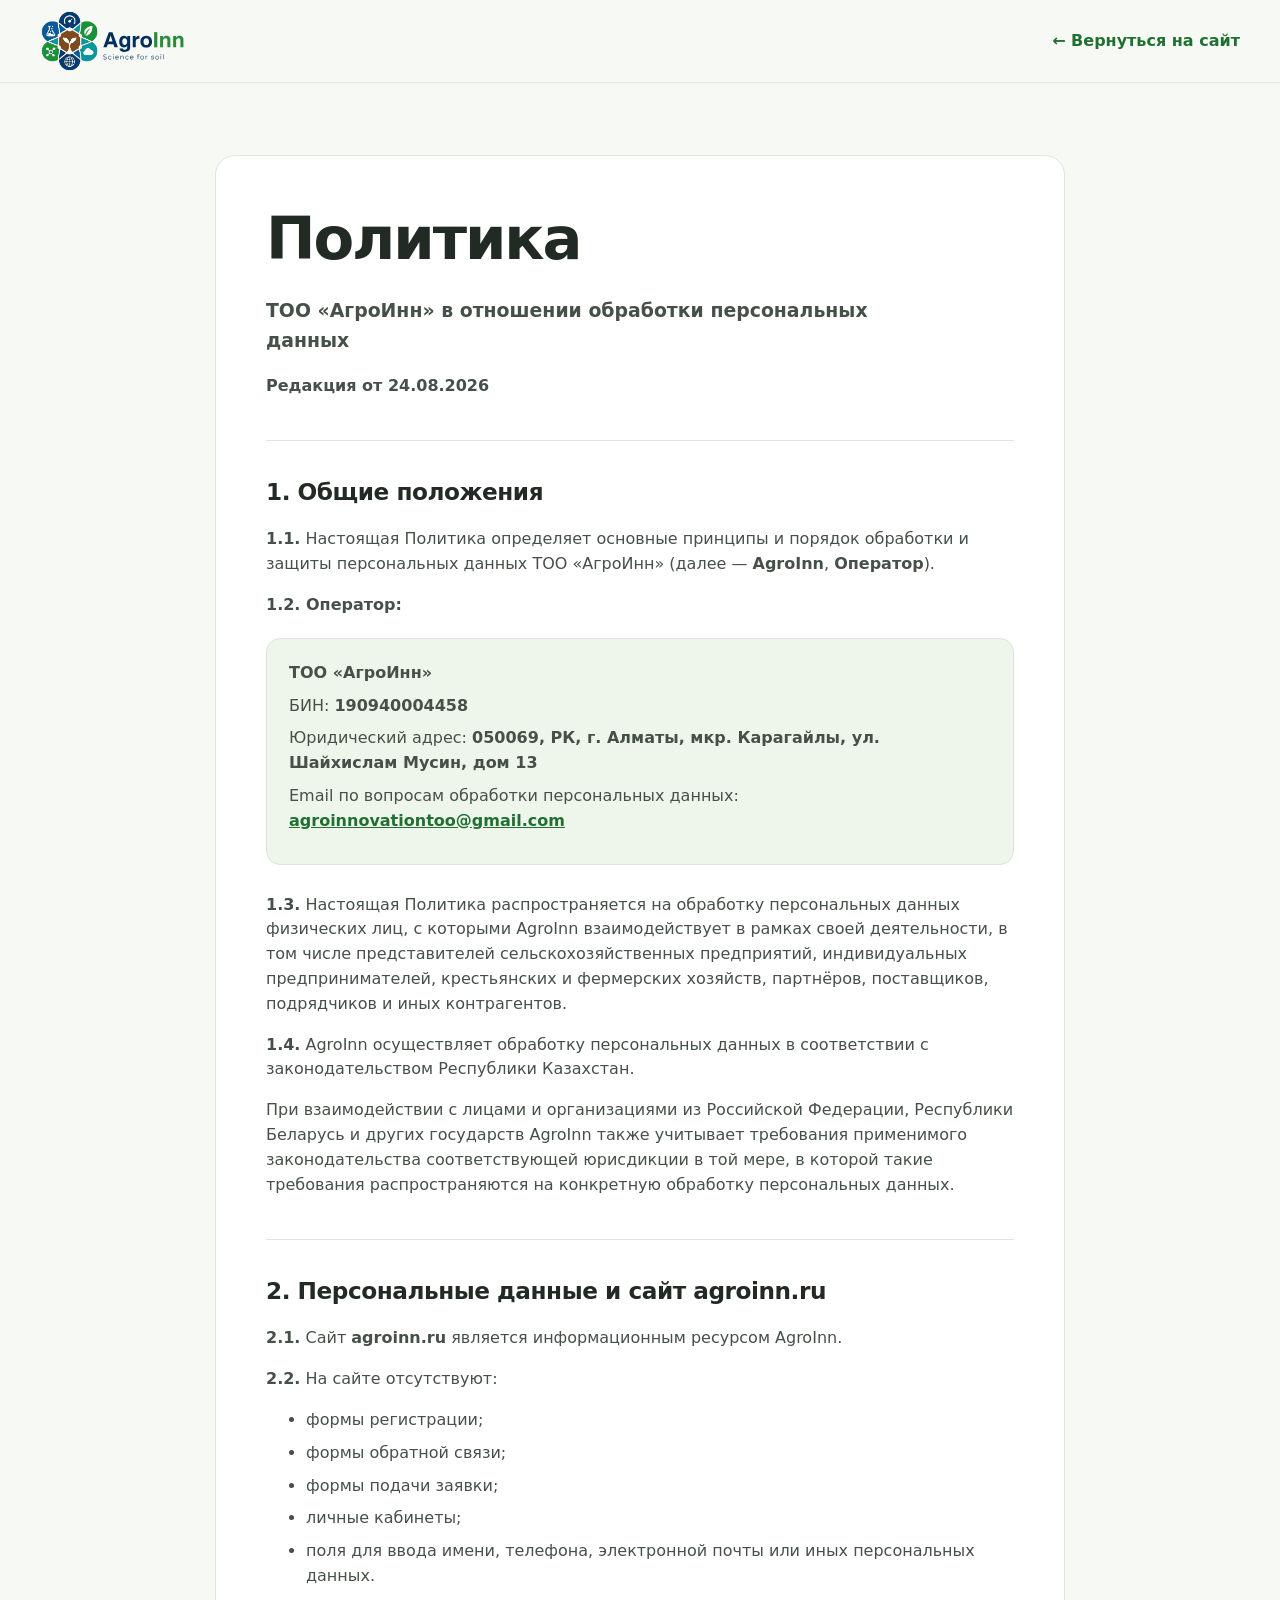
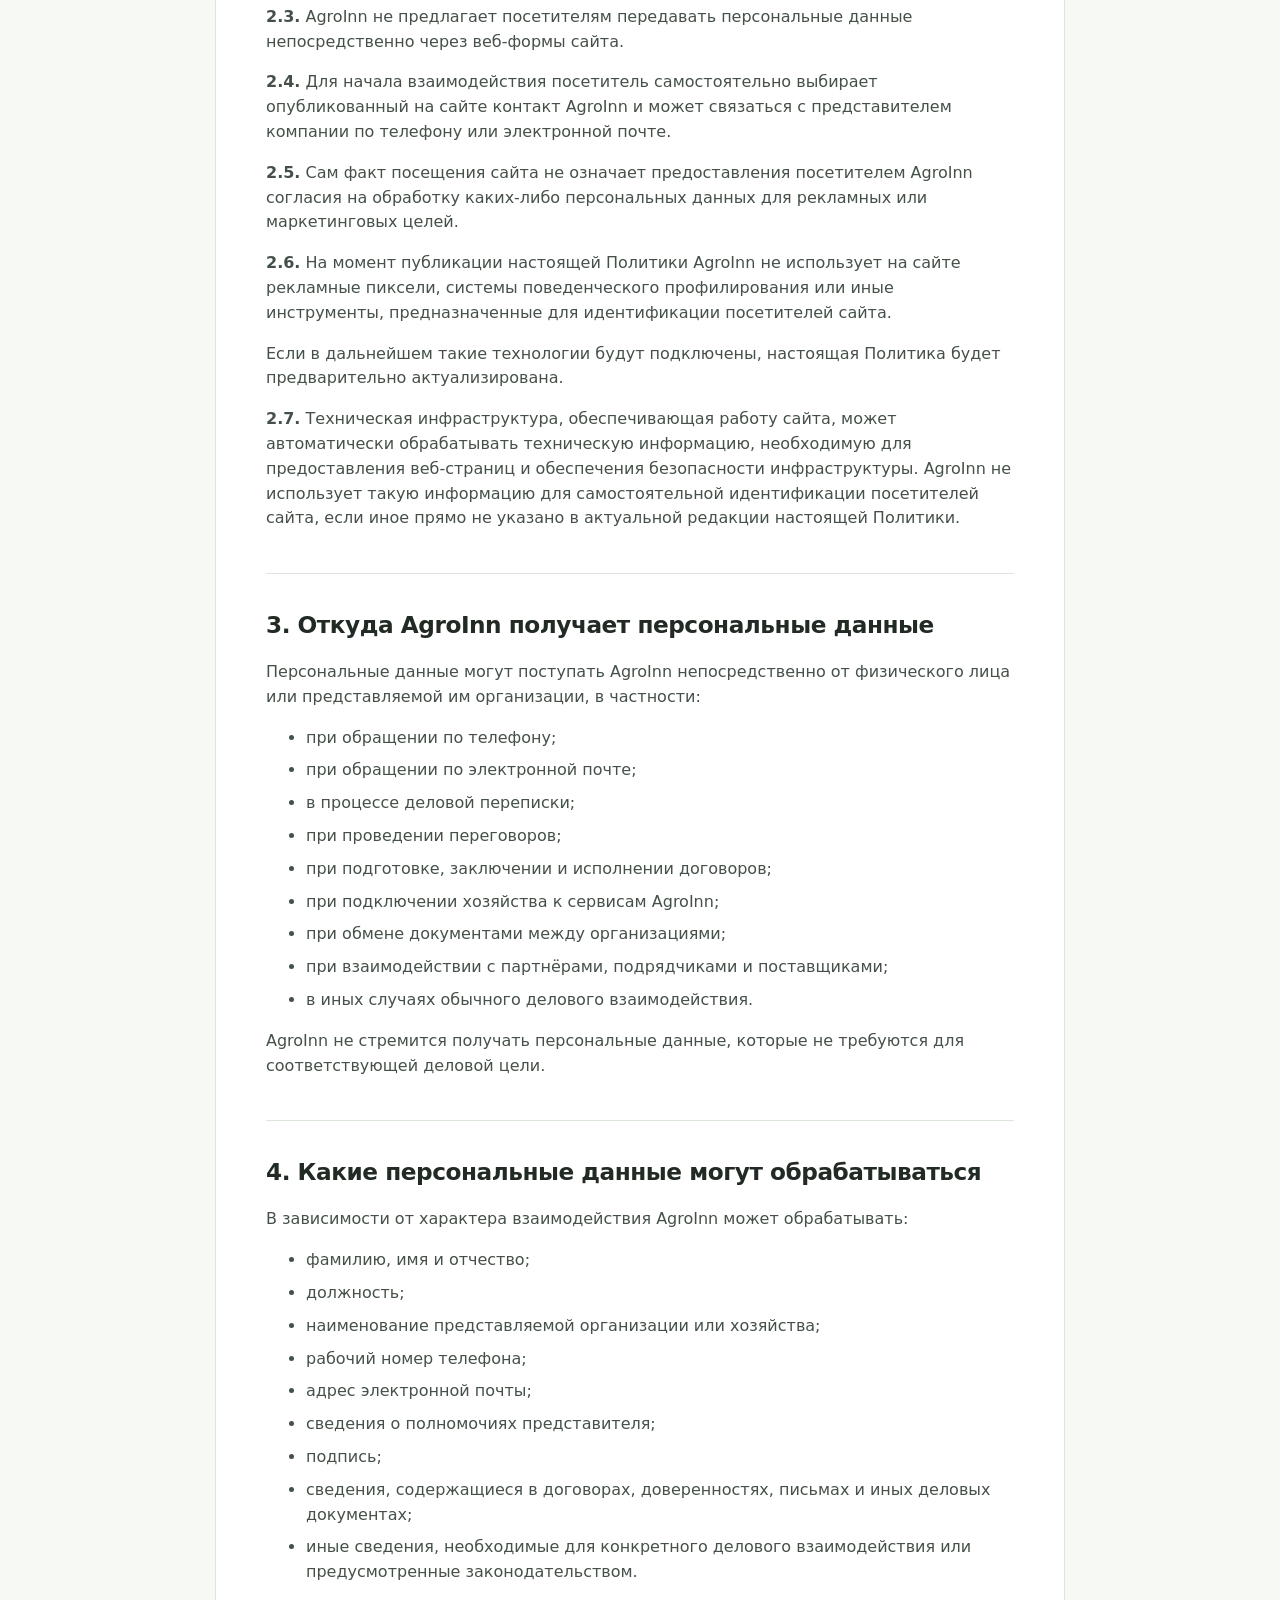
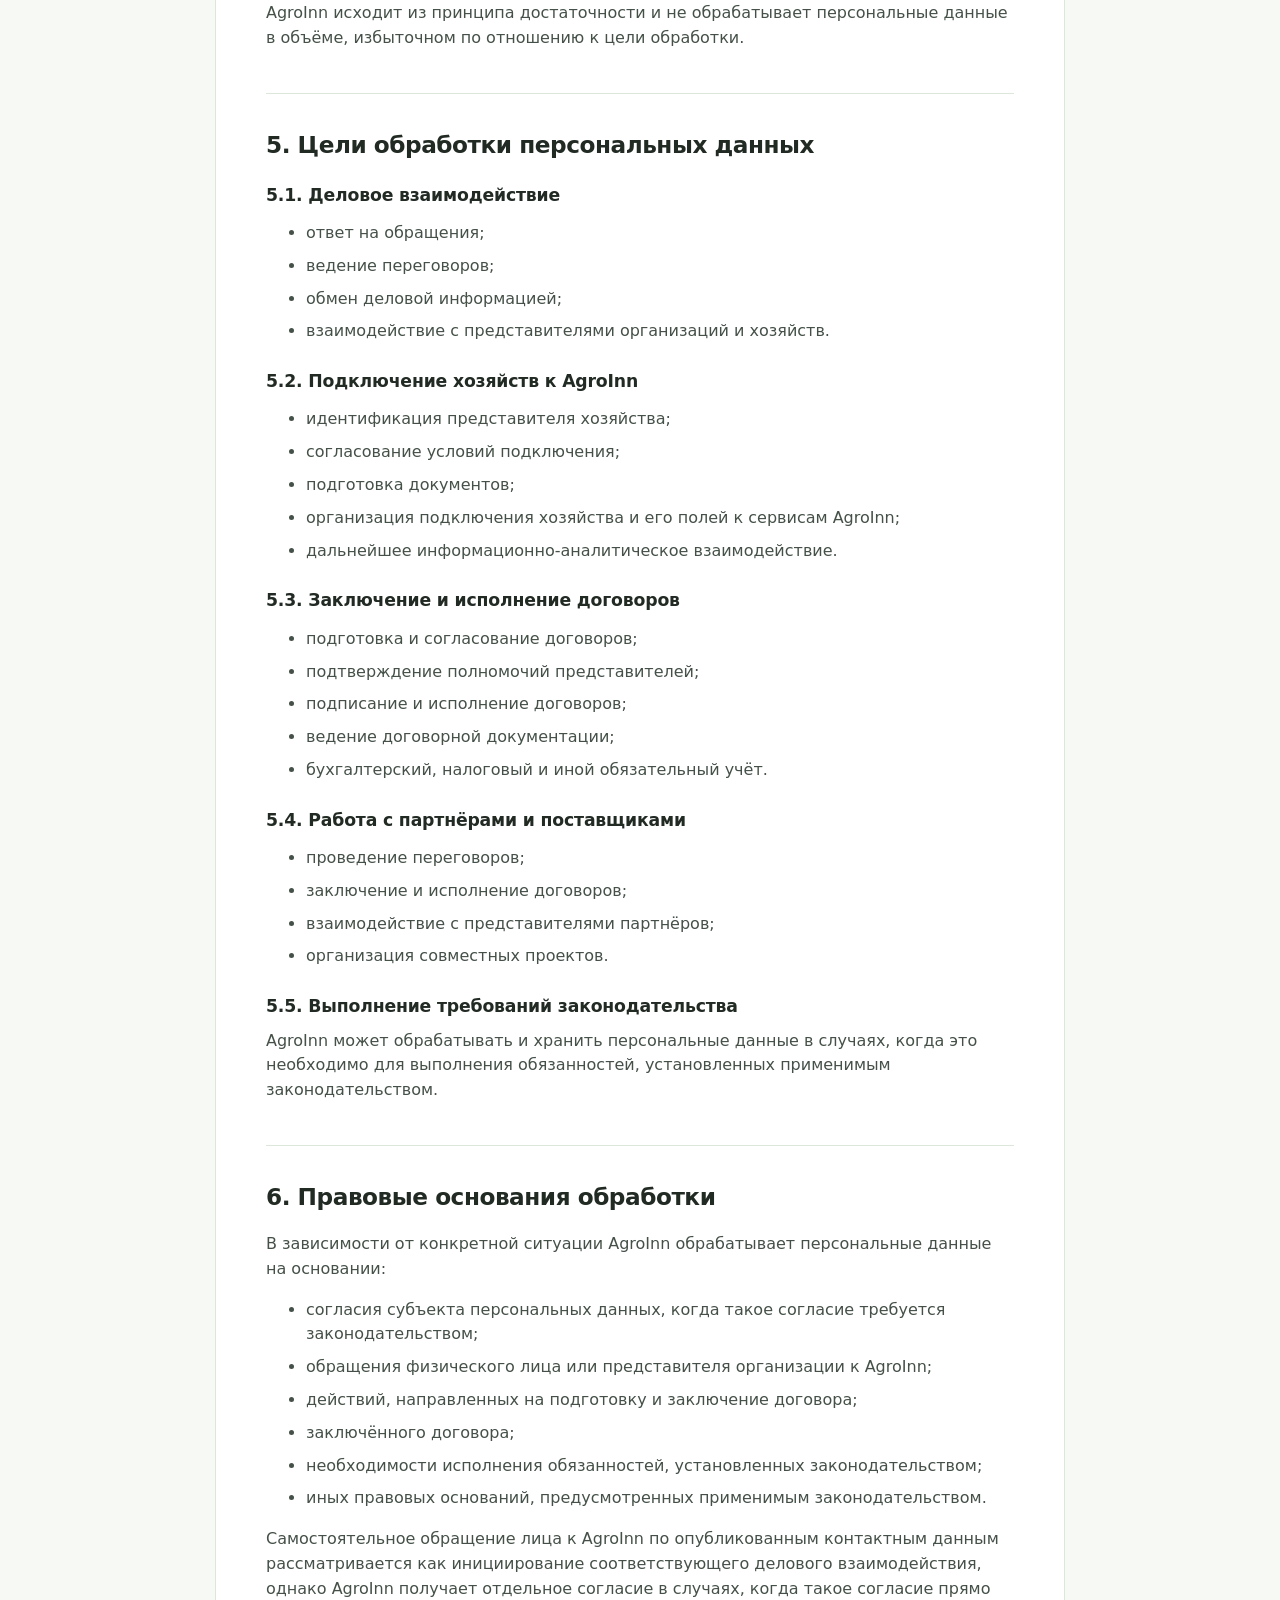
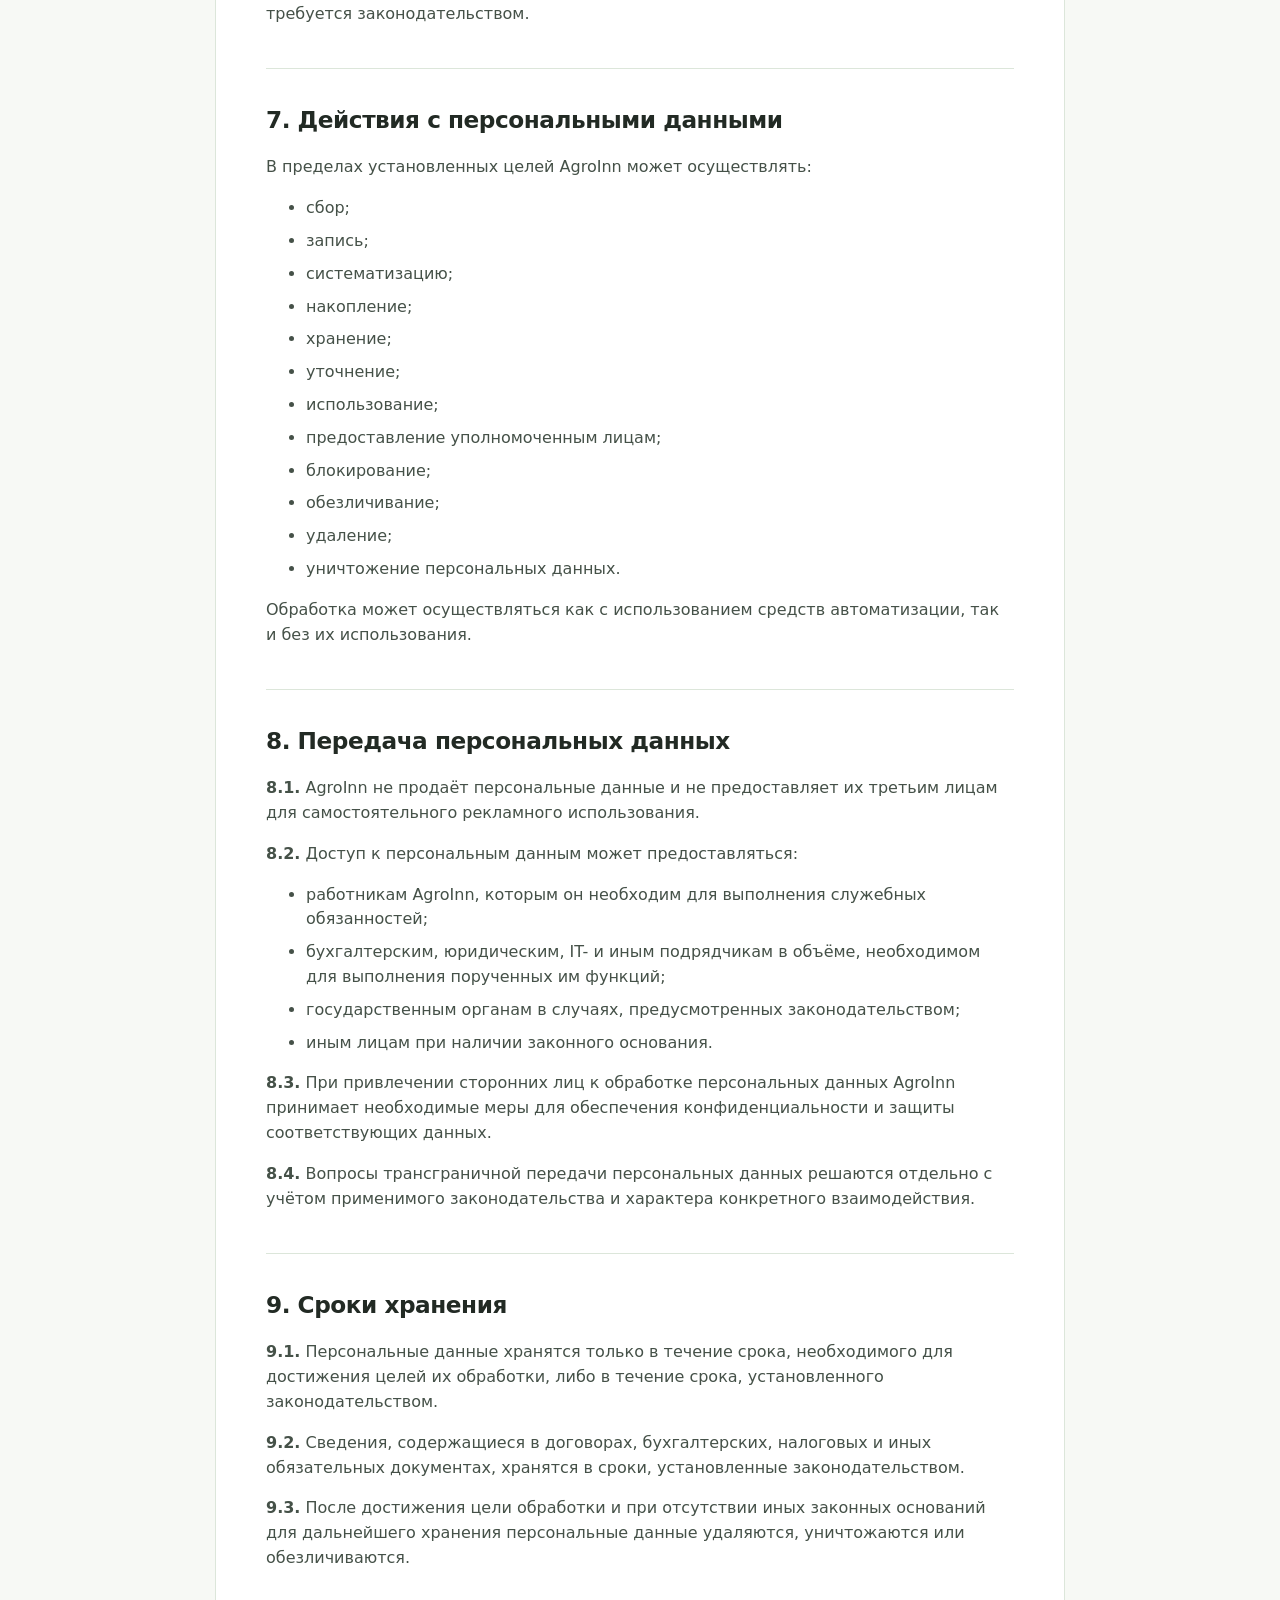
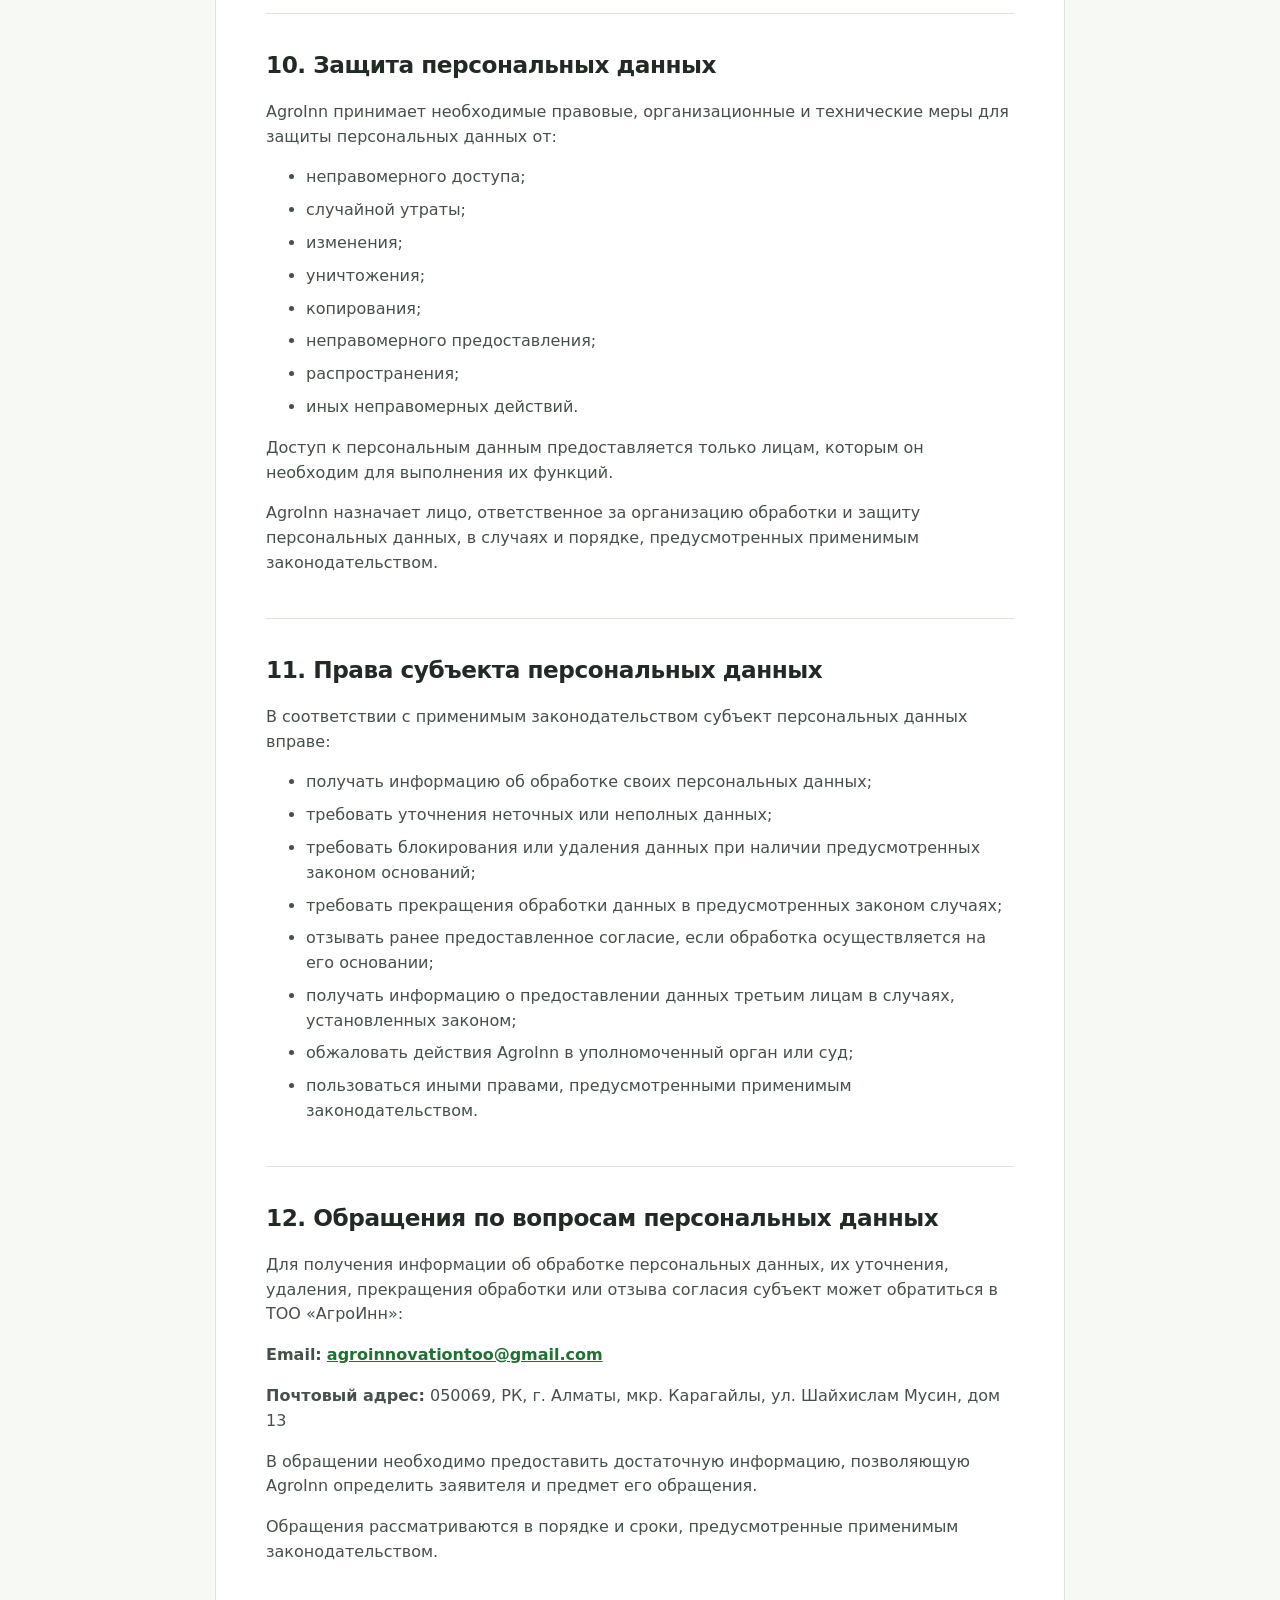
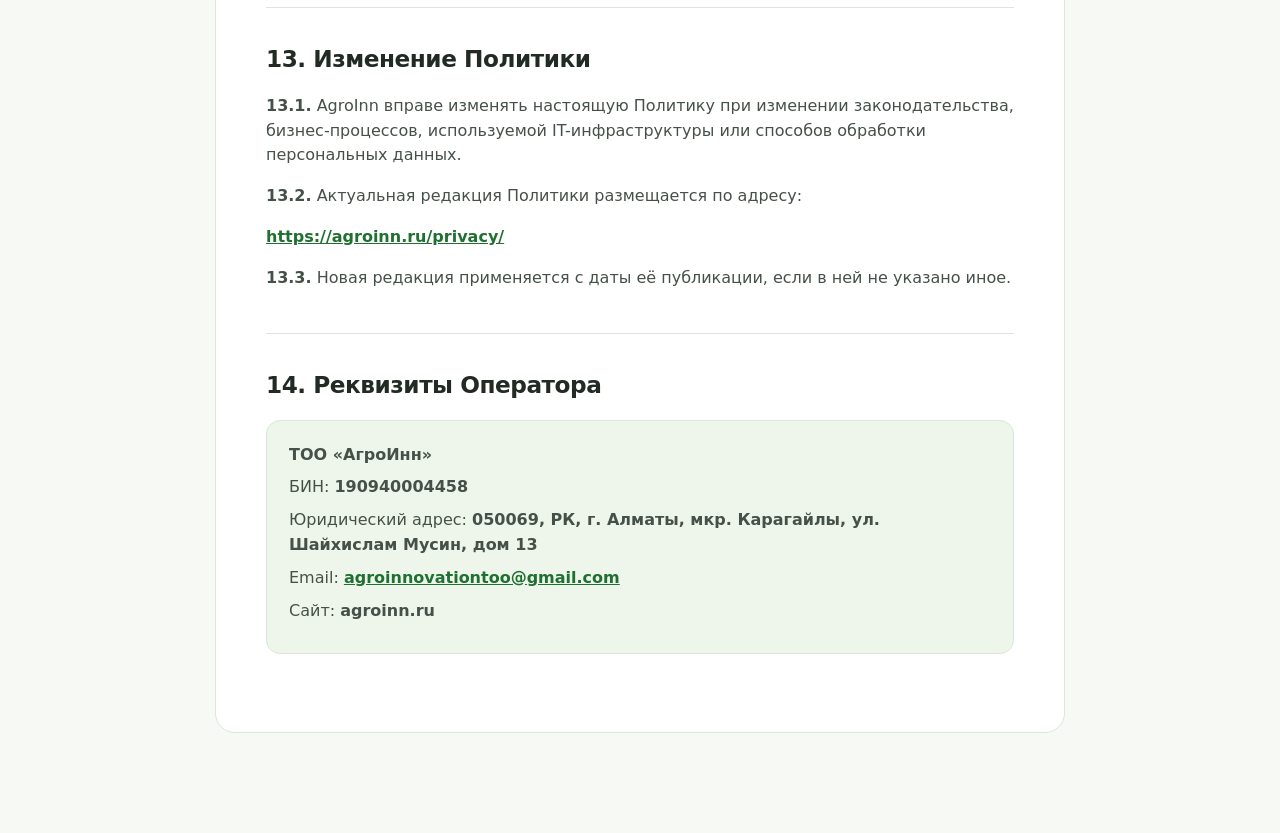
==== commit 4adb81d0: "Publish AgroInn privacy policy" ====
--- a/privacy/index.html
+++ b/privacy/index.html
@@ -19,52 +19,249 @@
 
   <main class="legal-page">
     <article class="container legal-document">
-      <span class="draft-badge">Черновик для согласования</span>
-      <h1>Политика обработки персональных данных</h1>
-      <p><strong>Дата редакции:</strong> [будет указана перед публикацией]</p>
-
-      <div class="placeholder-box"><strong>Важно:</strong> это техническая страница с временной структурой. Окончательный юридический текст будет сформирован после получения реквизитов оператора персональных данных и согласования фактических процессов обработки обращений, договорного взаимодействия и технических данных сайта.</div>
+      <h1>Политика</h1>
+      <p class="legal-lead"><strong>ТОО «АгроИнн» в отношении обработки персональных данных</strong></p>
+      <p><strong>Редакция от 24.08.2026</strong></p>
+
+      <hr>
 
       <h2>1. Общие положения</h2>
-      <p>Настоящая Политика будет описывать принципы обработки персональных данных при обращении к представителям AgroInn по email или телефону, в ходе дальнейшего договорного взаимодействия, а также при работе сайта — если технические данные действительно собираются.</p>
-
-      <h2>2. Оператор персональных данных</h2>
-      <ul>
-        <li>Оператор: [полное наименование юридического лица].</li>
-        <li>Адрес: [юридический и почтовый адрес].</li>
-        <li>Email по вопросам персональных данных: [email].</li>
-        <li>Дополнительные реквизиты: [будут добавлены].</li>
-      </ul>
-
-      <h2>3. Какие данные могут обрабатываться</h2>
-      <p>Сайт AgroInn не содержит веб-формы и не запрашивает персональные данные через интерфейс страницы. Категории данных, которые могут обрабатываться при обращении по email или телефону и в ходе дальнейшего договорного взаимодействия, будут уточнены в окончательной редакции Политики.</p>
-
-      <h2>4. Цели обработки</h2>
-      <ul>
-        <li>ответ на обращение к представителю AgroInn;</li>
-        <li>регистрация заявки и согласование дальнейших этапов подключения;</li>
-        <li>уточнение информации о хозяйстве и подготовка подключения;</li>
-        <li>заключение и исполнение договора;</li>
-        <li>выполнение обязанностей, предусмотренных применимым законодательством.</li>
-      </ul>
-
-      <h2>5. Правовые основания, порядок и сроки обработки</h2>
-      <p>[Будут уточнены после согласования юридической модели для России, Беларуси и Казахстана, каналов обращений, сроков хранения данных и условий заключения договора.]</p>
-
-      <h2>6. Хранение и защита данных</h2>
-      <p>[Способы хранения обращений и договорных данных, меры защиты, перечень лиц с доступом и условия возможной трансграничной передачи будут указаны после технического и юридического согласования.]</p>
-
-      <h2>7. Технические данные сайта</h2>
-      <p>[Будет отдельно уточнено, какие журналы, cookie, аналитические или иные технические данные действительно собираются при посещении сайта. Политика будет описывать только фактически используемые технологии.]</p>
-
-      <h2>8. Передача третьим лицам</h2>
-      <p>[Категории получателей и основания передачи будут описаны после согласования инфраструктуры и договорных отношений.]</p>
-
-      <h2>9. Права субъекта персональных данных</h2>
-      <p>Порядок направления запросов на доступ, уточнение, блокирование, удаление данных и отзыв согласия будет опубликован вместе с контактами оператора.</p>
-
-      <h2>10. Контакты</h2>
-      <p>[Email и почтовый адрес оператора персональных данных будут добавлены после согласования.]</p>
+      <p><strong>1.1.</strong> Настоящая Политика определяет основные принципы и порядок обработки и защиты персональных данных ТОО «АгроИнн» (далее — <strong>AgroInn</strong>, <strong>Оператор</strong>).</p>
+
+      <p><strong>1.2. Оператор:</strong></p>
+      <div class="legal-requisites">
+        <p><strong>ТОО «АгроИнн»</strong></p>
+        <p>БИН: <strong>190940004458</strong></p>
+        <p>Юридический адрес: <strong>050069, РК, г. Алматы, мкр. Карагайлы, ул. Шайхислам Мусин, дом 13</strong></p>
+        <p>Email по вопросам обработки персональных данных: <a href="mailto:agroinnovationtoo@gmail.com"><strong>agroinnovationtoo@gmail.com</strong></a></p>
+      </div>
+
+      <p><strong>1.3.</strong> Настоящая Политика распространяется на обработку персональных данных физических лиц, с которыми AgroInn взаимодействует в рамках своей деятельности, в том числе представителей сельскохозяйственных предприятий, индивидуальных предпринимателей, крестьянских и фермерских хозяйств, партнёров, поставщиков, подрядчиков и иных контрагентов.</p>
+
+      <p><strong>1.4.</strong> AgroInn осуществляет обработку персональных данных в соответствии с законодательством Республики Казахстан.</p>
+      <p>При взаимодействии с лицами и организациями из Российской Федерации, Республики Беларусь и других государств AgroInn также учитывает требования применимого законодательства соответствующей юрисдикции в той мере, в которой такие требования распространяются на конкретную обработку персональных данных.</p>
+
+      <hr>
+
+      <h2>2. Персональные данные и сайт agroinn.ru</h2>
+      <p><strong>2.1.</strong> Сайт <strong>agroinn.ru</strong> является информационным ресурсом AgroInn.</p>
+
+      <p><strong>2.2.</strong> На сайте отсутствуют:</p>
+      <ul>
+        <li>формы регистрации;</li>
+        <li>формы обратной связи;</li>
+        <li>формы подачи заявки;</li>
+        <li>личные кабинеты;</li>
+        <li>поля для ввода имени, телефона, электронной почты или иных персональных данных.</li>
+      </ul>
+
+      <p><strong>2.3.</strong> AgroInn не предлагает посетителям передавать персональные данные непосредственно через веб-формы сайта.</p>
+
+      <p><strong>2.4.</strong> Для начала взаимодействия посетитель самостоятельно выбирает опубликованный на сайте контакт AgroInn и может связаться с представителем компании по телефону или электронной почте.</p>
+
+      <p><strong>2.5.</strong> Сам факт посещения сайта не означает предоставления посетителем AgroInn согласия на обработку каких-либо персональных данных для рекламных или маркетинговых целей.</p>
+
+      <p><strong>2.6.</strong> На момент публикации настоящей Политики AgroInn не использует на сайте рекламные пиксели, системы поведенческого профилирования или иные инструменты, предназначенные для идентификации посетителей сайта.</p>
+      <p>Если в дальнейшем такие технологии будут подключены, настоящая Политика будет предварительно актуализирована.</p>
+
+      <p><strong>2.7.</strong> Техническая инфраструктура, обеспечивающая работу сайта, может автоматически обрабатывать техническую информацию, необходимую для предоставления веб-страниц и обеспечения безопасности инфраструктуры. AgroInn не использует такую информацию для самостоятельной идентификации посетителей сайта, если иное прямо не указано в актуальной редакции настоящей Политики.</p>
+
+      <hr>
+
+      <h2>3. Откуда AgroInn получает персональные данные</h2>
+      <p>Персональные данные могут поступать AgroInn непосредственно от физического лица или представляемой им организации, в частности:</p>
+      <ul>
+        <li>при обращении по телефону;</li>
+        <li>при обращении по электронной почте;</li>
+        <li>в процессе деловой переписки;</li>
+        <li>при проведении переговоров;</li>
+        <li>при подготовке, заключении и исполнении договоров;</li>
+        <li>при подключении хозяйства к сервисам AgroInn;</li>
+        <li>при обмене документами между организациями;</li>
+        <li>при взаимодействии с партнёрами, подрядчиками и поставщиками;</li>
+        <li>в иных случаях обычного делового взаимодействия.</li>
+      </ul>
+      <p>AgroInn не стремится получать персональные данные, которые не требуются для соответствующей деловой цели.</p>
+
+      <hr>
+
+      <h2>4. Какие персональные данные могут обрабатываться</h2>
+      <p>В зависимости от характера взаимодействия AgroInn может обрабатывать:</p>
+      <ul>
+        <li>фамилию, имя и отчество;</li>
+        <li>должность;</li>
+        <li>наименование представляемой организации или хозяйства;</li>
+        <li>рабочий номер телефона;</li>
+        <li>адрес электронной почты;</li>
+        <li>сведения о полномочиях представителя;</li>
+        <li>подпись;</li>
+        <li>сведения, содержащиеся в договорах, доверенностях, письмах и иных деловых документах;</li>
+        <li>иные сведения, необходимые для конкретного делового взаимодействия или предусмотренные законодательством.</li>
+      </ul>
+      <p>AgroInn исходит из принципа достаточности и не обрабатывает персональные данные в объёме, избыточном по отношению к цели обработки.</p>
+
+      <hr>
+
+      <h2>5. Цели обработки персональных данных</h2>
+
+      <h3>5.1. Деловое взаимодействие</h3>
+      <ul>
+        <li>ответ на обращения;</li>
+        <li>ведение переговоров;</li>
+        <li>обмен деловой информацией;</li>
+        <li>взаимодействие с представителями организаций и хозяйств.</li>
+      </ul>
+
+      <h3>5.2. Подключение хозяйств к AgroInn</h3>
+      <ul>
+        <li>идентификация представителя хозяйства;</li>
+        <li>согласование условий подключения;</li>
+        <li>подготовка документов;</li>
+        <li>организация подключения хозяйства и его полей к сервисам AgroInn;</li>
+        <li>дальнейшее информационно-аналитическое взаимодействие.</li>
+      </ul>
+
+      <h3>5.3. Заключение и исполнение договоров</h3>
+      <ul>
+        <li>подготовка и согласование договоров;</li>
+        <li>подтверждение полномочий представителей;</li>
+        <li>подписание и исполнение договоров;</li>
+        <li>ведение договорной документации;</li>
+        <li>бухгалтерский, налоговый и иной обязательный учёт.</li>
+      </ul>
+
+      <h3>5.4. Работа с партнёрами и поставщиками</h3>
+      <ul>
+        <li>проведение переговоров;</li>
+        <li>заключение и исполнение договоров;</li>
+        <li>взаимодействие с представителями партнёров;</li>
+        <li>организация совместных проектов.</li>
+      </ul>
+
+      <h3>5.5. Выполнение требований законодательства</h3>
+      <p>AgroInn может обрабатывать и хранить персональные данные в случаях, когда это необходимо для выполнения обязанностей, установленных применимым законодательством.</p>
+
+      <hr>
+
+      <h2>6. Правовые основания обработки</h2>
+      <p>В зависимости от конкретной ситуации AgroInn обрабатывает персональные данные на основании:</p>
+      <ul>
+        <li>согласия субъекта персональных данных, когда такое согласие требуется законодательством;</li>
+        <li>обращения физического лица или представителя организации к AgroInn;</li>
+        <li>действий, направленных на подготовку и заключение договора;</li>
+        <li>заключённого договора;</li>
+        <li>необходимости исполнения обязанностей, установленных законодательством;</li>
+        <li>иных правовых оснований, предусмотренных применимым законодательством.</li>
+      </ul>
+      <p>Самостоятельное обращение лица к AgroInn по опубликованным контактным данным рассматривается как инициирование соответствующего делового взаимодействия, однако AgroInn получает отдельное согласие в случаях, когда такое согласие прямо требуется законодательством.</p>
+
+      <hr>
+
+      <h2>7. Действия с персональными данными</h2>
+      <p>В пределах установленных целей AgroInn может осуществлять:</p>
+      <ul>
+        <li>сбор;</li>
+        <li>запись;</li>
+        <li>систематизацию;</li>
+        <li>накопление;</li>
+        <li>хранение;</li>
+        <li>уточнение;</li>
+        <li>использование;</li>
+        <li>предоставление уполномоченным лицам;</li>
+        <li>блокирование;</li>
+        <li>обезличивание;</li>
+        <li>удаление;</li>
+        <li>уничтожение персональных данных.</li>
+      </ul>
+      <p>Обработка может осуществляться как с использованием средств автоматизации, так и без их использования.</p>
+
+      <hr>
+
+      <h2>8. Передача персональных данных</h2>
+      <p><strong>8.1.</strong> AgroInn не продаёт персональные данные и не предоставляет их третьим лицам для самостоятельного рекламного использования.</p>
+
+      <p><strong>8.2.</strong> Доступ к персональным данным может предоставляться:</p>
+      <ul>
+        <li>работникам AgroInn, которым он необходим для выполнения служебных обязанностей;</li>
+        <li>бухгалтерским, юридическим, IT- и иным подрядчикам в объёме, необходимом для выполнения порученных им функций;</li>
+        <li>государственным органам в случаях, предусмотренных законодательством;</li>
+        <li>иным лицам при наличии законного основания.</li>
+      </ul>
+
+      <p><strong>8.3.</strong> При привлечении сторонних лиц к обработке персональных данных AgroInn принимает необходимые меры для обеспечения конфиденциальности и защиты соответствующих данных.</p>
+
+      <p><strong>8.4.</strong> Вопросы трансграничной передачи персональных данных решаются отдельно с учётом применимого законодательства и характера конкретного взаимодействия.</p>
+
+      <hr>
+
+      <h2>9. Сроки хранения</h2>
+      <p><strong>9.1.</strong> Персональные данные хранятся только в течение срока, необходимого для достижения целей их обработки, либо в течение срока, установленного законодательством.</p>
+
+      <p><strong>9.2.</strong> Сведения, содержащиеся в договорах, бухгалтерских, налоговых и иных обязательных документах, хранятся в сроки, установленные законодательством.</p>
+
+      <p><strong>9.3.</strong> После достижения цели обработки и при отсутствии иных законных оснований для дальнейшего хранения персональные данные удаляются, уничтожаются или обезличиваются.</p>
+
+      <hr>
+
+      <h2>10. Защита персональных данных</h2>
+      <p>AgroInn принимает необходимые правовые, организационные и технические меры для защиты персональных данных от:</p>
+      <ul>
+        <li>неправомерного доступа;</li>
+        <li>случайной утраты;</li>
+        <li>изменения;</li>
+        <li>уничтожения;</li>
+        <li>копирования;</li>
+        <li>неправомерного предоставления;</li>
+        <li>распространения;</li>
+        <li>иных неправомерных действий.</li>
+      </ul>
+      <p>Доступ к персональным данным предоставляется только лицам, которым он необходим для выполнения их функций.</p>
+      <p>AgroInn назначает лицо, ответственное за организацию обработки и защиту персональных данных, в случаях и порядке, предусмотренных применимым законодательством.</p>
+
+      <hr>
+
+      <h2>11. Права субъекта персональных данных</h2>
+      <p>В соответствии с применимым законодательством субъект персональных данных вправе:</p>
+      <ul>
+        <li>получать информацию об обработке своих персональных данных;</li>
+        <li>требовать уточнения неточных или неполных данных;</li>
+        <li>требовать блокирования или удаления данных при наличии предусмотренных законом оснований;</li>
+        <li>требовать прекращения обработки данных в предусмотренных законом случаях;</li>
+        <li>отзывать ранее предоставленное согласие, если обработка осуществляется на его основании;</li>
+        <li>получать информацию о предоставлении данных третьим лицам в случаях, установленных законом;</li>
+        <li>обжаловать действия AgroInn в уполномоченный орган или суд;</li>
+        <li>пользоваться иными правами, предусмотренными применимым законодательством.</li>
+      </ul>
+
+      <hr>
+
+      <h2>12. Обращения по вопросам персональных данных</h2>
+      <p>Для получения информации об обработке персональных данных, их уточнения, удаления, прекращения обработки или отзыва согласия субъект может обратиться в ТОО «АгроИнн»:</p>
+      <p><strong>Email:</strong> <a href="mailto:agroinnovationtoo@gmail.com">agroinnovationtoo@gmail.com</a></p>
+      <p><strong>Почтовый адрес:</strong> 050069, РК, г. Алматы, мкр. Карагайлы, ул. Шайхислам Мусин, дом 13</p>
+      <p>В обращении необходимо предоставить достаточную информацию, позволяющую AgroInn определить заявителя и предмет его обращения.</p>
+      <p>Обращения рассматриваются в порядке и сроки, предусмотренные применимым законодательством.</p>
+
+      <hr>
+
+      <h2>13. Изменение Политики</h2>
+      <p><strong>13.1.</strong> AgroInn вправе изменять настоящую Политику при изменении законодательства, бизнес-процессов, используемой IT-инфраструктуры или способов обработки персональных данных.</p>
+
+      <p><strong>13.2.</strong> Актуальная редакция Политики размещается по адресу:</p>
+      <p><a href="https://agroinn.ru/privacy/">https://agroinn.ru/privacy/</a></p>
+
+      <p><strong>13.3.</strong> Новая редакция применяется с даты её публикации, если в ней не указано иное.</p>
+
+      <hr>
+
+      <h2>14. Реквизиты Оператора</h2>
+      <div class="legal-requisites">
+        <p><strong>ТОО «АгроИнн»</strong></p>
+        <p>БИН: <strong>190940004458</strong></p>
+        <p>Юридический адрес: <strong>050069, РК, г. Алматы, мкр. Карагайлы, ул. Шайхислам Мусин, дом 13</strong></p>
+        <p>Email: <a href="mailto:agroinnovationtoo@gmail.com"><strong>agroinnovationtoo@gmail.com</strong></a></p>
+        <p>Сайт: <strong>agroinn.ru</strong></p>
+      </div>
     </article>
   </main>
 </body>
--- a/assets/css/styles.css
+++ b/assets/css/styles.css
@@ -1010,31 +1010,48 @@
   letter-spacing: -0.02em;
 }
 
+.legal-document h3 {
+  margin-top: 28px;
+  font-size: 1.08rem;
+  letter-spacing: -0.01em;
+}
+
 .legal-document li,
 .legal-document p {
   color: #455148;
 }
 
-.draft-badge {
-  display: inline-flex;
-  margin-bottom: 22px;
-  padding: 8px 12px;
-  border-radius: 999px;
-  color: #6d4d09;
-  background: #fff3cf;
-  font-size: 0.75rem;
-  font-weight: 850;
-  letter-spacing: 0.05em;
-  text-transform: uppercase;
-}
-
-.placeholder-box {
-  margin: 26px 0;
-  padding: 20px;
-  border: 1px dashed #b99c58;
-  border-radius: 12px;
-  color: #604b1c;
-  background: #fffaf0;
+.legal-document li {
+  margin: 8px 0;
+}
+
+.legal-document a {
+  color: var(--green-dark);
+  font-weight: 700;
+  overflow-wrap: anywhere;
+}
+
+.legal-document hr {
+  margin: 42px 0 0;
+  border: 0;
+  border-top: 1px solid var(--border);
+}
+
+.legal-lead {
+  max-width: 650px;
+  font-size: 1.18rem;
+}
+
+.legal-requisites {
+  margin: 20px 0 28px;
+  padding: 22px;
+  border: 1px solid var(--border);
+  border-radius: 14px;
+  background: var(--surface-soft);
+}
+
+.legal-requisites p {
+  margin-bottom: 8px;
 }
 
 @media (max-width: 1080px) {
